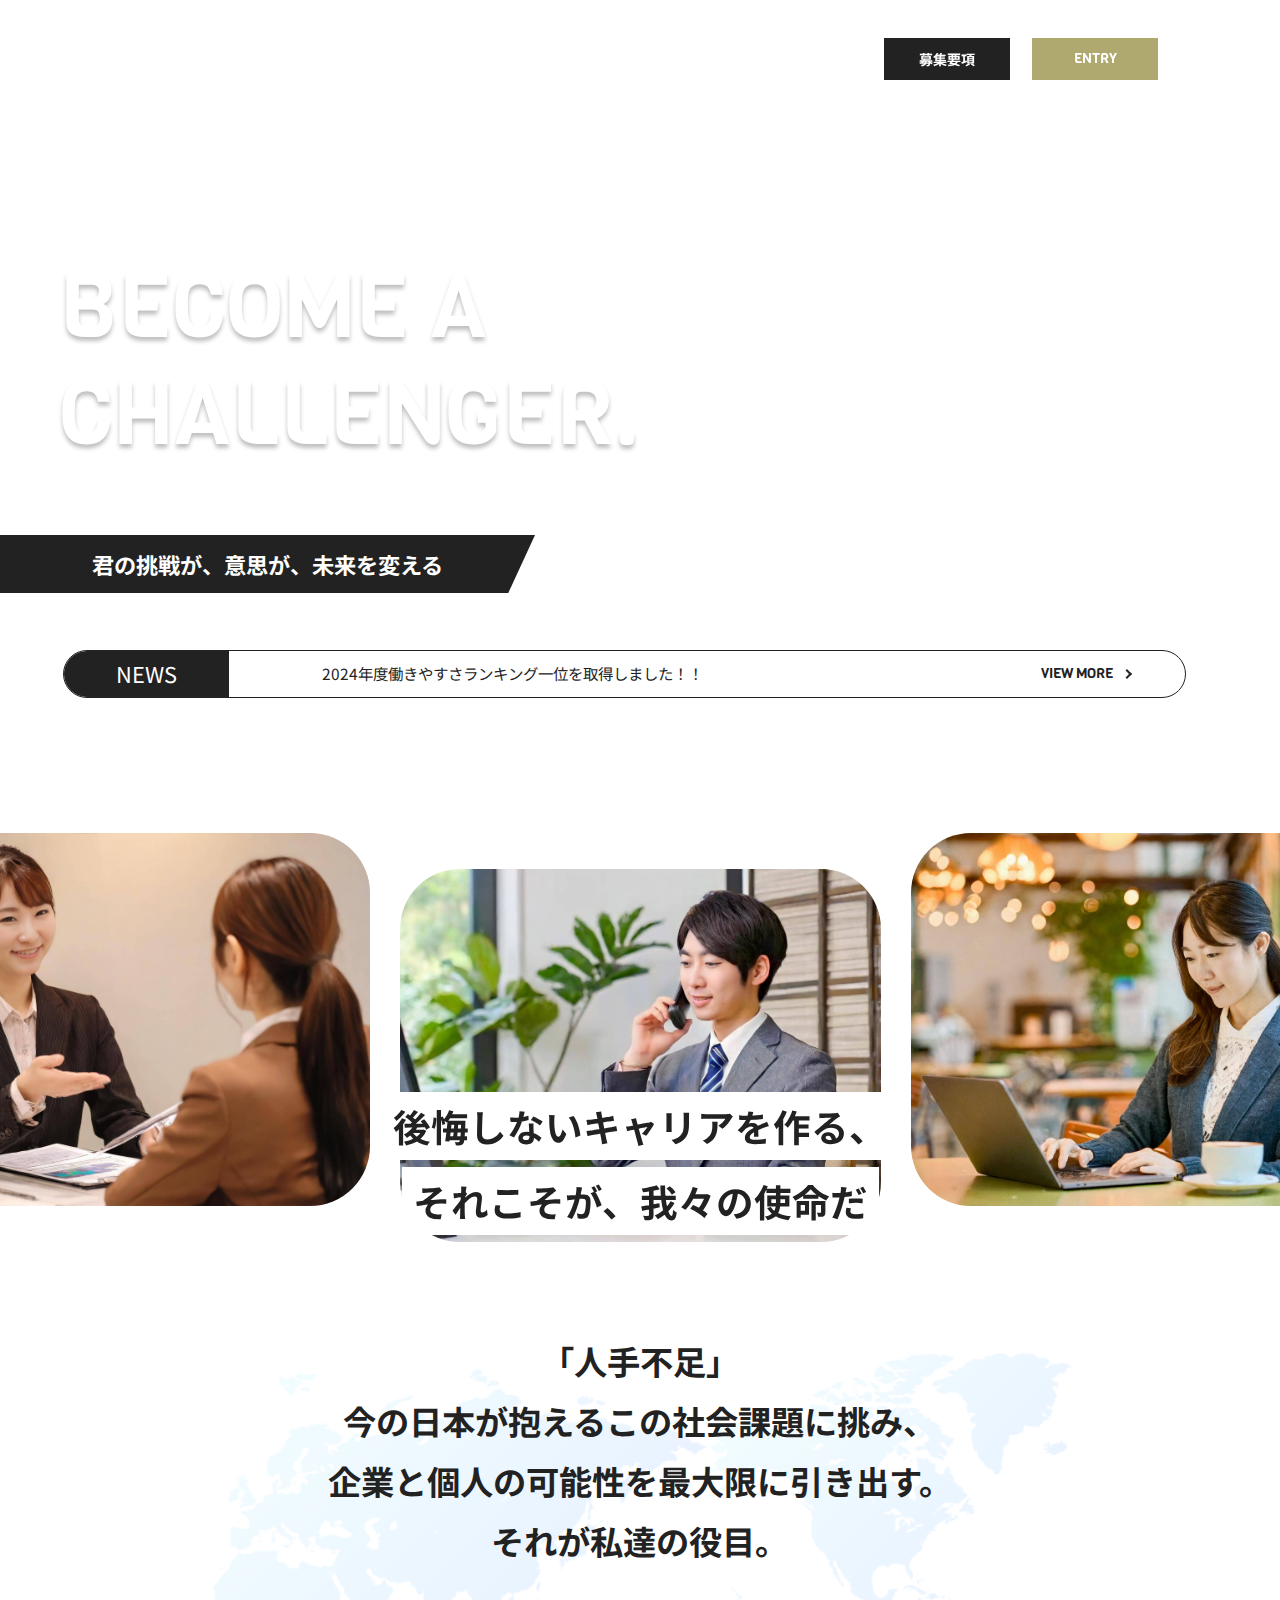
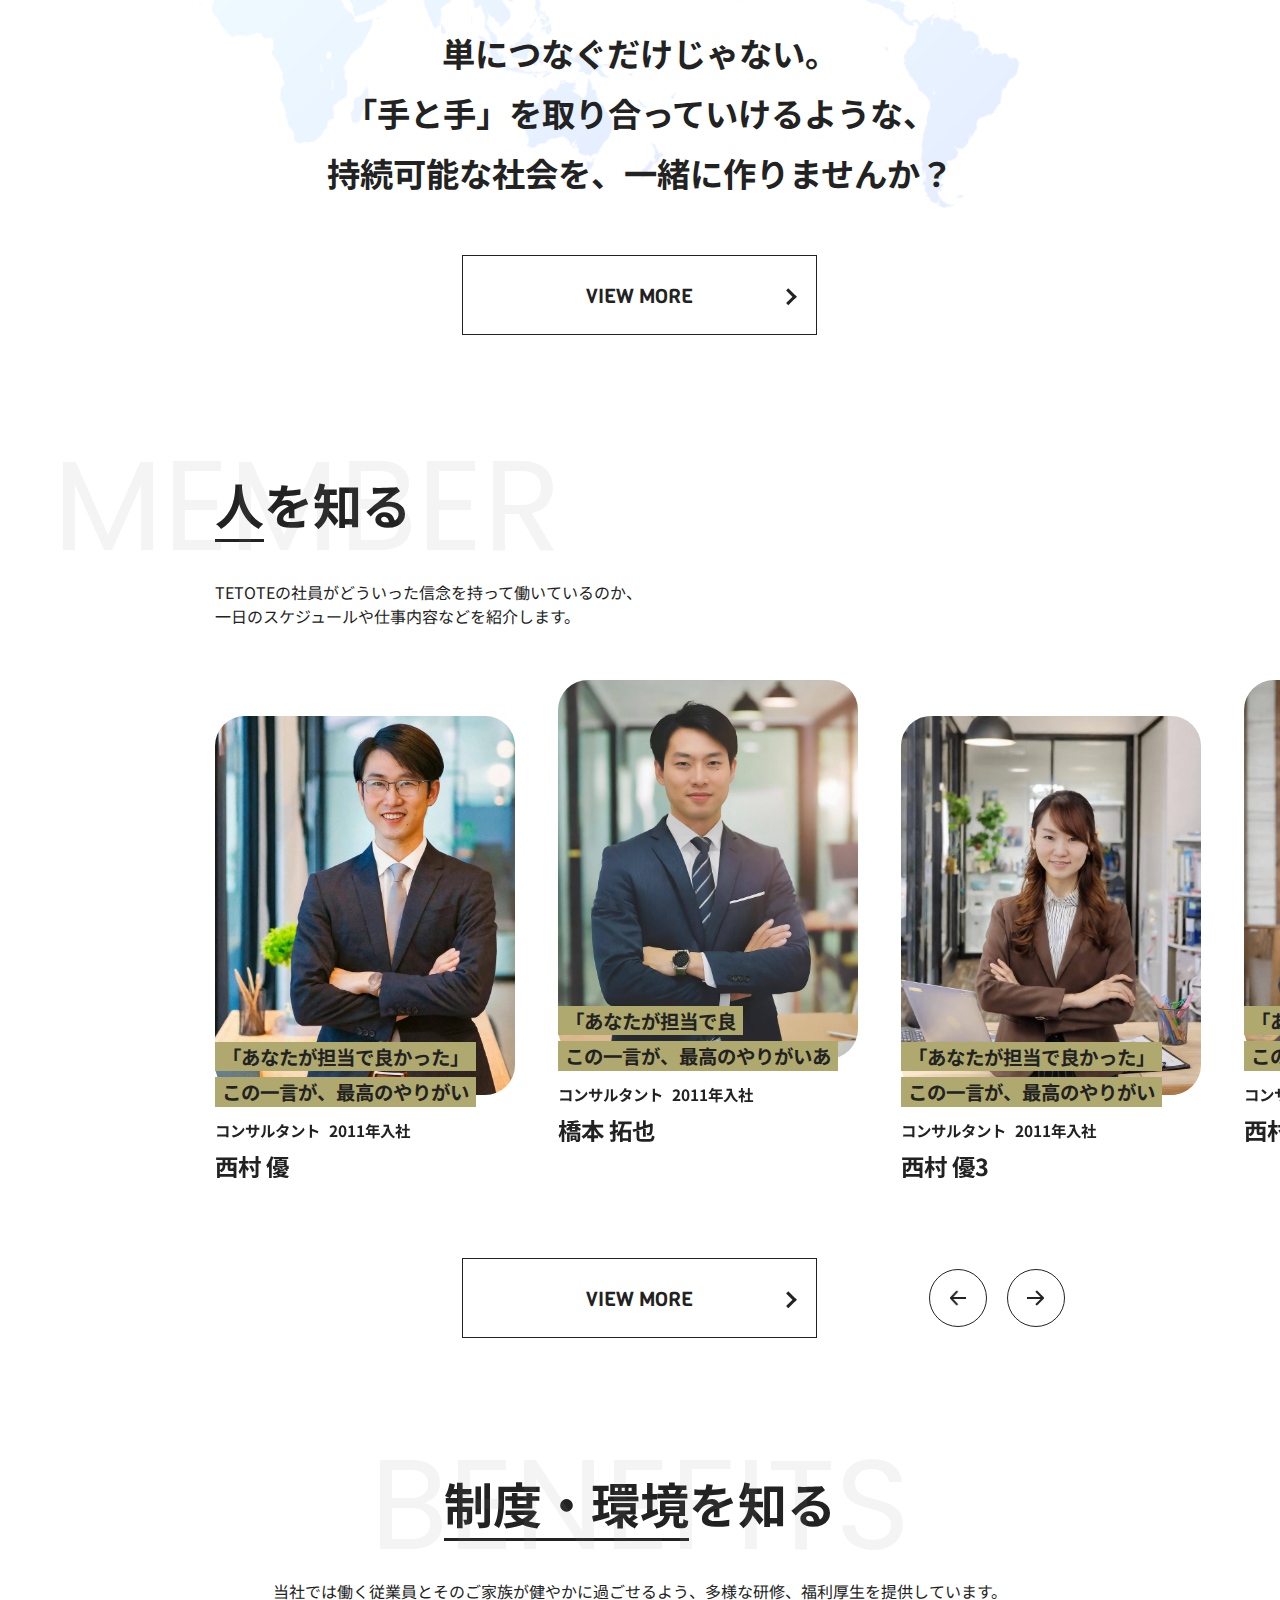
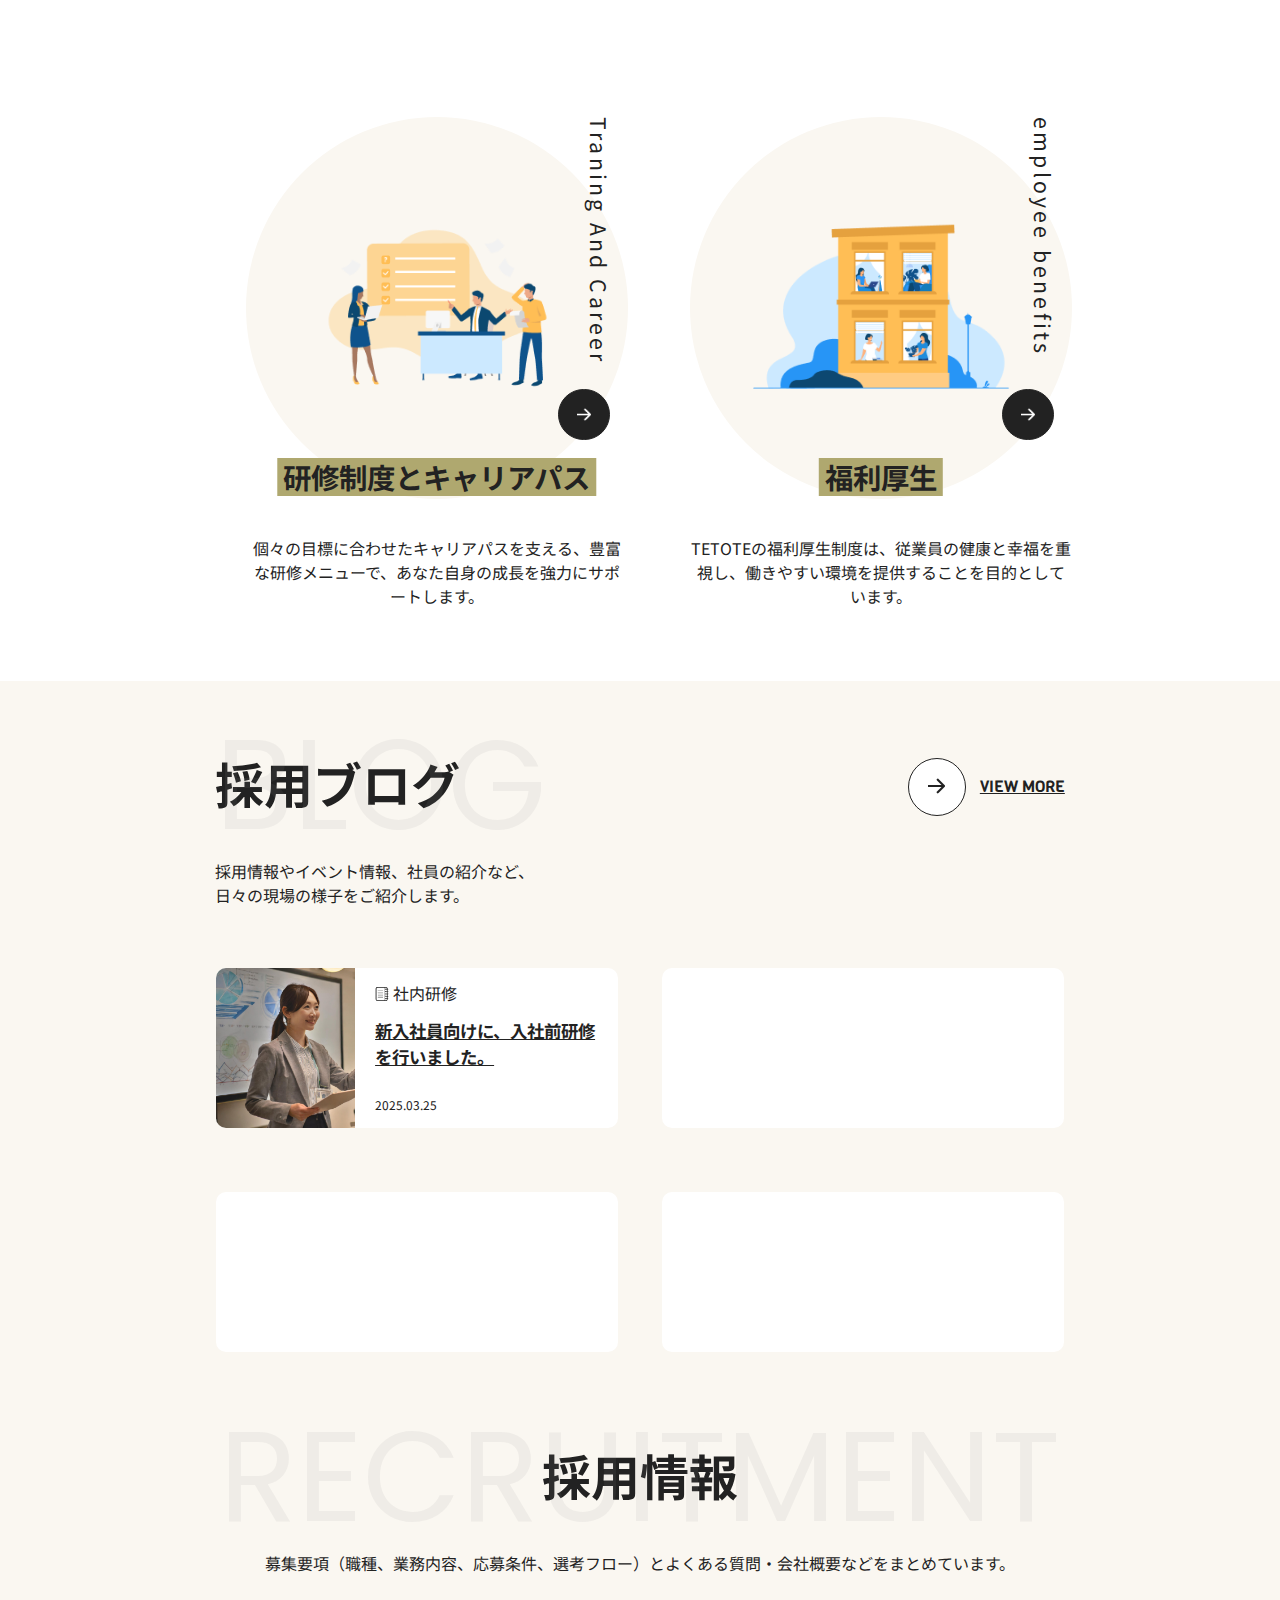
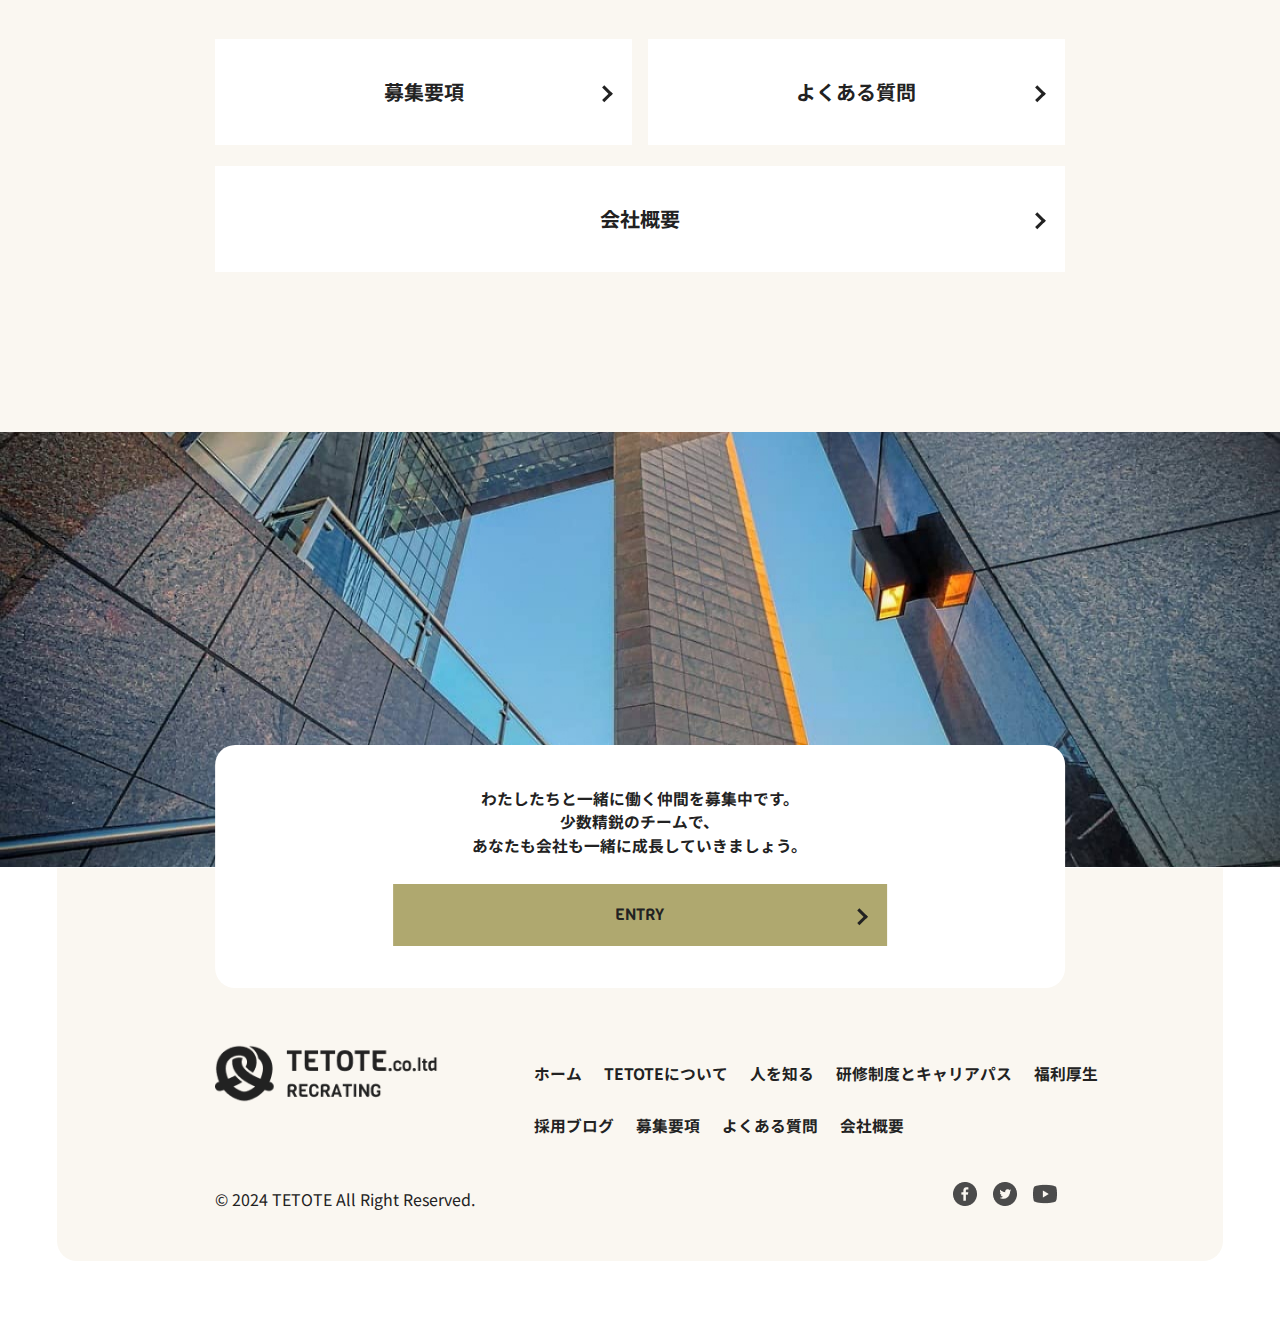
==== index.html @ ebb3084a "initial-comit" ====
<!DOCTYPE html>
<html lang="ja">

<head>
    <meta charset="UTF-8">
    <meta http-equiv="X-UA-Compatible" content="IE=edge">
    <meta name="viewport" content="width=device-width, initial-scale=1.0">
    <meta name="description" content="テクノロジーで社会課題を解決する。AIやビッグデータ分析などの技術を活用した社会課題解決サービスを提供するTETOTEの採用サイト。">
    <link rel="stylesheet" href="css/reset.css">
    <!-- ファビコン-->
    <link rel="icon" href="/favicon.ico" id="favicon">
    <link rel="apple-touch-icon" sizes="180x180" href="/apple-touch-icon-180x180.png">
    <!-- google font-->
    <link rel="preconnect" href="https://fonts.gstatic.com" crossorigin>
    <link
        href="https://fonts.googleapis.com/css2?family=Noto+Sans+JP:wght@100..900&family=Poppins&family=Viga&display=swap"
        rel="stylesheet">

    <!-- slick css -->

    <!-- <link rel="stylesheet" href="https://cdnjs.cloudflare.com/ajax/libs/font-awesome/5.15.4/css/all.min.css"> -->
    <!-- <link href="css/slick-theme.css" rel="stylesheet" type="text/css"> -->

    <link href="css/slick.css" rel="stylesheet" type="text/css">
    <link rel="stylesheet" href="css/style.css">
    <link rel="stylesheet" href="css/media2.css">


    <title>採用特設サイト | 株式会社TETOTE</title>
</head>

<body>
    <header>
        <div class="header-wrapper">
            <div class="header-left">
                <div class="logo">
                    <a href="index.html">
                        <img src="images/tetote-logo.png" class="logo-white" alt="tetoteロゴマーク">
                        <img src="images/tetote-logo-black.png" class="logo-black" alt="tetoteロゴマーク">
                    </a>
                </div>

            </div>
            <div class="header-right">
                <div class="header-btn-box">
                    <button class="recruiting-criteria-btn  back-black button">
                        <a href="detail.html">
                            <p class="f14">募集要項</p>
                        </a>
                    </button>
                    <button class="entry-btn back-gold button">
                        <a href="entry.html">

                            <p class="f14 f-viga">ENTRY</p>
                        </a>
                    </button>
                </div>

                <button type="button" id="js-hamburger" class="button hamburger" aria-controls="js-glabal-menu"
                    aria-expanded="false" aria-label="メニューを開閉する">
                    <span class="hamburger__line">
                    </span>
                    <span class="hmb_text f-viga fpc12sp10">MENU</span>
                </button>

            </div>
            <!-- navigation -->
            <div class="global-navigation" id="js-global-menu" aria-hidden="true">
                <div class="nav-top-logo nav-logo">
                    <a href="index.html">

                        <img src="images/tetote-logo-black.png">
                    </a>
                </div>

                <div class="nav-left">
                    <div class="nav-logo">
                        <a href="index.html">
                            <img src="images/tetote-logo-black.png">
                        </a>
                    </div>
                </div>
                <!-- pc nav  -->
                <nav class="pc-nav-right">
                    <ul class="pc-nav-container">
                        <div class="pc-nav-wrap">

                            <li class="list-item">
                                <a href="about.html">
                                    <p>
                                        <span class="fpc32sp18">ABOUT US</span><br>
                                        <span class="fpc16sp12">TETOTEについて</span>
                                    </p>
                                </a>
                            </li>
                            <li class="list-item">
                                <a href="staff.html">
                                    <p>
                                        <span class="fpc32sp18">STAFF</span><br>
                                        <span class="fpc16sp12">社員について</span>
                                    </p>
                                </a>
                            </li>
                            <li class="list-item">
                                <a href="blog.html">
                                    <p>
                                        <span class="fpc32sp18">BLOG</span><br>
                                        <span class="fpc16sp12">採用ブログ</span>
                                    </p>
                                </a>
                            </li>
                        </div>
                        <div class="pc-nav-wrap">
                            <li class="list-item">
                                <a href="benefits.html">
                                    <p>
                                        <span class="fpc32sp18">BENEFITS</span><br>
                                        <span class="fpc16sp12">福利厚生について</span>
                                    </p>
                                </a>
                            </li>
                            <li class="list-item">
                                <a href="carrer.html">
                                    <p>
                                        <span class="fpc32sp18">CARRER</span><br>
                                        <span class="fpc16sp12">研修制度とキャリアパス</span>
                                    </p>
                                </a>
                            </li>
                            <li class="list-item">
                                <a href="faq.html">
                                    <p>
                                        <span class="fpc32sp18">FAQ</span><br>
                                        <span class="fpc16sp12">よくある質問</span>
                                    </p>
                                </a>
                            </li>
                        </div>
                    </ul>
                    <div class="nav-btn-box">
                        <li class="pc-nav-wrap list-item">
                            <button class="nav-recruiting-criteria-btn  back-black button">
                                <a href="detail.html">
                                    <p class="f14">募集要項</p>
                                </a>
                            </button>
                        </li>
                        <li class="pc-nav-wrap list-item">
                            <button class="nav-entry-btn back-gold button">
                                <a href="entry.html">
                                    <p class="f14 f-viga">ENTRY</p>
                                </a>
                            </button>
                        </li>
                    </div>
                </nav>
                <!-- sp nav -->
                <nav class="sp-nav-right">
                    <ul class="sp-nav-container">
                        <li class="list-item">
                            <a href="about.html">
                                <p>
                                    <span class="fpc32sp18">ABOUT US</span><br>
                                    <span class="fpc16sp12">TETOTEについて</span>
                                </p>
                            </a>
                        </li>
                        <li class="list-item">
                            <a href="staff.html">
                                <p>
                                    <span class="fpc32sp18 ">STAFF</span><br>
                                    <span class="fpc16sp12">社員について</span>
                                </p>
                            </a>
                        </li>
                        <li class="list-item">
                            <a href="blog.html">
                                <p>
                                    <span class="fpc32sp18 f-viga">BLOG</span><br>
                                    <span class="fpc16sp12">採用ブログ</span>
                                </p>
                            </a>
                        </li>
                        <li class="list-item">
                            <a href="benefits.html">
                                <p>
                                    <span class="fpc32sp18">BENEFITS</span><br>
                                    <span class="fpc16sp12">福利厚生について</span>
                                </p>
                            </a>
                        </li>
                        <li class="list-item">
                            <a href="carrer.html">
                                <p>
                                    <span class="fpc32sp18">CARRER</span><br>
                                    <span class="fpc16sp12">研修制度とキャリアパス</span>
                                </p>
                            </a>
                        </li>
                        <li class="list-item">
                            <a href="faq.html">
                                <p>
                                    <span class="fpc32sp18">FAQ</span><br>
                                    <span class="fpc16sp12">よくある質問</span>
                                </p>
                            </a>
                        </li>
                    </ul>
                    <div class="nav-btn-box">
                        <li class="list-item">
                            <button class="nav-recruiting-criteria-btn  back-black button">
                                <a href="detail.html">
                                    <p class="f14">募集要項</p>
                                </a>
                            </button>
                        </li>
                        <li class="list-item">
                            <button class="nav-entry-btn back-gold button">
                                <a href="entry.html">
                                    <p class="f14 f-viga">ENTRY</p>
                                </a>
                            </button>
                        </li>
                    </div>
                </nav>
            </div>
    </header>
    <main>
        <!--------- ファーストビュー --------->
        <div class="fv-wrapper">
            <div class="fv-slide-box slideinTop">
                <img class="slide_pic" src="images/fv01.jpg">
                <img class="slide_pic" src="images/fv02.jpg">
            </div>
            <div class="slogan-en">
                <h1 class="fpc96sp48 f-viga">
                    BECOME A<br>
                    CHALLENGER.
                </h1>
            </div>
            <div class="slogan-jp back-black">
                <h2 class="fpc24sp12 ">
                    君の挑戦が、意思が、未来を変える
                </h2>
            </div>
            <div class="new-topic-contaiter">
                <div class="new-topic-left back-black">
                    <p class="fpc24sp10">NEWS</p>
                </div>

                <div class="new-topic-right">
                    <!-- 最新ブログを掲載 -->
                    <p class="fpc16sp12"><a href="">2024年度働きやすさランキング一位を取得しました！！</a></p>

                    <div class="topic-view-more">
                        <a href="blog.html">
                            <p class="f14 f-viga">VIEW MORE</p>


                        </a>
                    </div>

                </div>
            </div>
        </div>
        <!--------- セカンドビュー --------->
        <div class="second-view">
            <!-- スライダー1 -->
            <div class="slider-wrapper">
                <h2 class="slide-catch fpc40sp24">
                    <span class="back-white">後悔しないキャリアを作る、</span><br>
                    <span class="back-white">それこそが、我々の使命だ</span>
                </h2>
                <div class="slider sv-slider">
                    <div class="slide-item">
                        <img src="images/slide1.jpeg" alt="">
                    </div>
                    <div class="slide-item">
                        <img src="images/slide2.jpeg" alt="">
                    </div>
                    <div class="slide-item">
                        <img src="images/slide3.jpeg" alt="">
                    </div>
                </div>
            </div>
            <!--  理念-->
            <div class="philosophy-wrapper" id="philosophy">
                <div class="philosophy-container">
                    <h4 class="fpc36sp18">
                        「人手不足」<br>
                        今の日本が抱えるこの社会課題に挑み、<br>
                        企業と個人の可能性を最大限に引き出す。<br>
                        それが私達の役目。
                    </h4>
                </div>
                <div class="philosophy-container">
                    <h4 class="fpc36sp18">
                        単につなぐだけじゃない。<br>
                        「手と手」を取り合っていけるような、<br>
                        持続可能な社会を、一緒に作りませんか？
                    </h4>
                </div>


                <button class="view-more-btn">
                    <a href="about-us.html">
                        <p class="f-viga">VIEW MORE</p>
                        <div class="arrow1">

                        </div>
                    </a>
                </button>

            </div>
        </div>
        <!---------  人を知る　--------->
        <section>
            <div class="overflow-wrapper">
                <div class="member section-wrapper" id="staff">
                    <div class="f-poppins back-text">MEMBER</div>
                    <h3 class="fpc52sp32"><span class="underline">人</span>を知る</h3>
                    <div class="f16">TETOTEの社員がどういった信念を持って働いているのか、<br>
                        一日のスケジュールや仕事内容などを紹介します。</div>

                    <!-- メンバースライダー -->
                    <div class="member-slider-wrapper">
                        <div class="slider member-slider ">

                            <div class="slide-item-box">
                                <div class="slide_img">
                                    <img src="images/syain1.jpeg" alt="">
                                </div>
                                <div class="message-line1">
                                    <p class="fpc20sp16">
                                        <span class="back-gold">「あなたが担当で良かった」</span><br>
                                        <span class="back-gold">この一言が、最高のやりがい</span>
                                    </p>
                                </div>
                                <div class="message-line2">
                                    <p class="member-division fpc16sp12 ">コンサルタント</p>
                                    <p class="member-year fpc16sp12 ">2011年入社</p>
                                </div>
                                <p class="member-name fpc24sp20">
                                    西村 優
                                </p>

                            </div>
                            <div class="slide-item-box">
                                <div class="slide_img">
                                    <img src="images/syain2.jpeg" alt="">
                                </div>

                                <div class="message-line1">
                                    <p class="fpc20sp16">
                                        <span class="back-gold">「あなたが担当で良</span><br>
                                        <span class="back-gold">この一言が、最高のやりがいあ</span>
                                    </p>
                                </div>
                                <div class="message-line2">
                                    <p class="member-division fpc16sp12 ">コンサルタント</p>
                                    <p class="member-year fpc16sp12 ">2011年入社</p>
                                </div>
                                <p class="member-name fpc24sp20">
                                    橋本 拓也
                                </p>

                            </div>
                            <div class="slide-item-box">
                                <div class="slide_img">
                                    <img src="images/syain3.jpeg" alt="">
                                </div>

                                <div class="message-line1">
                                    <p class="fpc20sp16">
                                        <span class="back-gold">「あなたが担当で良かった」</span><br>
                                        <span class="back-gold">この一言が、最高のやりがい</span>
                                    </p>
                                </div>
                                <div class="message-line2">
                                    <p class="member-division fpc16sp12 ">コンサルタント</p>
                                    <p class="member-year fpc16sp12 ">2011年入社</p>
                                </div>
                                <p class="member-name fpc24sp20">
                                    西村 優3
                                </p>

                            </div>
                            <div class="slide-item-box">
                                <div class="slide_img">
                                    <img src="images/syain4.jpeg" alt="">
                                </div>

                                <div class="message-line1">
                                    <p class="fpc20sp16">
                                        <span class="back-gold">「あなたが担当で良かった」</span><br>
                                        <span class="back-gold">この一言が、最高のやりがい</span>
                                    </p>
                                </div>
                                <div class="message-line2">
                                    <p class="member-division fpc16sp12 ">コンサルタント</p>
                                    <p class="member-year fpc16sp12 ">2011年入社</p>
                                </div>
                                <p class="member-name fpc24sp20">
                                    西村 優4
                                </p>

                            </div>
                            <div class="slide-item-box">
                                <div class="slide_img">
                                    <img src="images/syain5.jpeg" alt="">
                                </div>

                                <div class="message-line1">
                                    <p class="fpc20sp16">
                                        <span class="back-gold">「あなたが担当で良かった」</span><br>
                                        <span class="back-gold">この一言が、最高のやりがい</span>
                                    </p>
                                </div>
                                <div class="message-line2">
                                    <p class="member-division fpc16sp12 ">コンサルタント</p>
                                    <p class="member-year fpc16sp12 ">2011年入社</p>
                                </div>
                                <p class="member-name fpc24sp20">
                                    西村 優5
                                </p>

                            </div>
                            <div class="slide-item-box">
                                <div class="slide_img">
                                    <img src="images/syain6.jpeg" alt="">
                                </div>

                                <div class="message-line1">
                                    <p class="fpc20sp16">
                                        <span class="back-gold">「あなたが担当で良かった」</span><br>
                                        <span class="back-gold">この一言が、最高のやりがい</span>
                                    </p>
                                </div>
                                <div class="message-line2">
                                    <p class="member-division fpc16sp12 ">コンサルタント</p>
                                    <p class="member-year fpc16sp12 ">2011年入社</p>
                                </div>
                                <p class="member-name fpc24sp20">
                                    西村 優6
                                </p>

                            </div>

                        </div>
                        <div class="member-slider-bottom">
                            <button class="view-more-btn">
                                <a href="staf.html">
                                    <p class="f-viga">VIEW MORE</p>
                                    <div class="arrow1">
                                        <!-- <img src="images/arrow-1-black.png"> -->
                                    </div>
                                </a>
                            </button>

                            <div class="arrow_box"></div>
                        </div>
                    </div>
                </div>
            </div>
        </section>
        <!--------- 制度環境を知る --------->
        <section>
            <div class="benefits section-wrapper text-center" id="benefits">
                <div class="f-poppins back-text">BENEFITS</div>
                <h3 class="fpc52sp32"><span class="underline">制度・環境</span>を知る</h3>
                <div class="f16">当社では働く従業員とそのご家族が健やかに過ごせるよう、多様な研修、福利厚生を提供しています。</div>

                <div class="benefits-container-box">
                    <div class="benefits-container career">
                        <p class="viga benefit-font1">Traning And Career</p>
                        <div class="cercle">
                            <img src="images/career.png">
                        </div>

                        <div class="next-arrow">
                            <a href="benefits.html">
                                <img src="images/arrow-2-white.png" alt="next button">
                            </a>
                        </div>

                        <p class="back-gold benefit-font2">研修制度とキャリアパス</p>
                        <p class="f16">個々の目標に合わせたキャリアパスを支える、豊富な研修メニューで、あなた自身の成長を強力にサポートします。</p>
                    </div>
                    <div class="benefits-container welfare">
                        <p class="viga benefit-font1">employee benefits</p>
                        <div class="cercle">
                            <img src="images/welfare.png">
                        </div>

                        <div class="next-arrow">
                            <a href="carrer.html">
                                <img src="images/arrow-2-white.png" alt="next button">
                            </a>
                        </div>

                        <p class="back-gold benefit-font2">福利厚生</p>
                        <p class="f16">TETOTEの福利厚生制度は、従業員の健康と幸福を重視し、働きやすい環境を提供することを目的としています。</p>
                    </div>
                </div>
            </div>
        </section>
        <!--------- 採用  --------->

        <div class="recruitment " id="recruitment">
            <!-- ブログ -->
            <div class="recruitment-blog section-wrapper" id="recruitment-blog">
                <div class="f-poppins back-text">BLOG</div>
                <h3 class="fpc52sp32">採用ブログ</h3>
                <div class="recruitment-arrow-box">
                    <div class="next-arrow">
                        <a href="blog.html">
                            <img src="images/arrow-2.png" alt="next button">
                        </a>
                    </div>
                    <a href="blog.html">
                        <p class="f-viga">VIEW MORE</p>
                    </a>
                </div>
                <div class="f16">採用情報やイベント情報、社員の紹介など、<br>
                    日々の現場の様子をご紹介します。</div>
                <div class="blog-wrapper">
                    <div class="blog-contents-box">
                        <div class="blog-content-left">
                            <div class="blog-img">
                                <img src="images/blog1.jpeg">
                            </div>
                        </div>
                        <div class="blog-content-right">
                            <div class="category">
                                <div class="category-icon fps14sp12">
                                    <img src="images/category-icon.png">

                                </div>
                                社内研修
                            </div>
                            <div class="blog-title fpc18sp14">
                                <a href="blog-detail.html">新入社員向けに、入社前研修を行いました。</a>
                            </div>
                            <div class="blog-date f12">
                                2025.03.25
                            </div>

                        </div>
                    </div>
                    <div class="blog-contents-box">

                    </div>
                    <div class="blog-contents-box">

                    </div>
                    <div class="blog-contents-box">

                    </div>
                </div>

            </div>

            </section>
            <!-- 採用情報 -->
            <section>
                <div class="overflow-wrapper">
                    <div class="recruitment-info section-wrapper text-center" id="recruitment-info">
                        <div class="f-poppins back-text">RECRUITMENT</div>
                        <h3 class="fpc52sp32">採用情報</h3>
                        <div class="f16">募集要項（職種、業務内容、応募条件、選考フロー）とよくある質問・会社概要などをまとめています。</div>

                        <div class="recruitment-container-box f20">
                            <div class="recruitment-container container-50pro back-white">
                                <a href="detail.html">
                                    募集要項
                                    <div class="arrow1">
                                    </div>
                                </a>
                            </div>
                            <div class="recruitment-container container-50pro back-white">
                                <a href="faq.html">
                                    よくある質問
                                    <div class="arrow1">
                                    </div>
                                </a>
                            </div>
                            <div class="recruitment-container back-white">
                                <a href="about-us.html">
                                    会社概要
                                    <div class="arrow1">
                                    </div>
                                </a>
                            </div>

                        </div>
                    </div>
                </div>

            </section>
        </div>






    </main>
    <!--------- footer --------->
    <footer>
        <div class="footer-wrapper">
            <div class="footer-img">
                <picture>

                    <!-- ブラウザ幅428pxまでsampleの画像が表示 -->
                    <source srcset="images/footer.jpg" media="(min-width: 428px)" type="image/png">
                    <!-- ブラウザ幅427px～から最小幅までsample2の画像が表示 -->
                    <img src="images/footer-bg.jpg" alt=”代替テキスト”>
                </picture>

            </div>
            <div class="entry-wrapper">
                <p class="entry-message fpc16sp14"> わたしたちと一緒に働く仲間を募集中です。<br>
                    少数精鋭のチームで、<br>
                    あなたも会社も一緒に成長していきましょう。</p>
                <button class="footer-entry-btn back-gold button">
                    <a href="entry.html">
                        <p class="fpc16sp14 f-viga">ENTRY</p>
                        <div class="arrow1"></div>
                    </a>
                </button>
            </div>
            <div class="footer-nav-wrapper back-beige">

                <nav class="footer-navigation">
                    <ul class="footer-nav-list fpc16sp14">
                        <li><a href="index.html">ホーム</a></li>
                        <li><a href="about-us.html">TETOTEについて</a></li>
                        <li><a href="staff.html">人を知る</a></li>
                        <li><a href="carrer.html">研修制度とキャリアパス</a></li>
                        <li><a href="benefits.html">福利厚生</a></li>
                        <li><a href="blog.html">採用ブログ</a></li>
                        <li><a href="detail.html">募集要項</a></li>
                        <li><a href="faq.html">よくある質問</a></li>
                        <li><a href="about-us.html#company">会社概要</a></li>


                    </ul>
                </nav>
                <div class="sns-icon-box">
                    <div class="sns-icon"><img src="images/facebook.png" alt="facebookのアイコン"></div>
                    <div class="sns-icon"><img src="images/twitter.png" alt="X twitterのアイコン "></div>
                    <div class="sns-icon"><img src="images/youtube.png" alt="youtubeのアイコン"></div>
                </div>
                <div class="nav-logo">
                    <a href="index.html">
                        <img src="images/tetote-logo-black.png">
                    </a>
                </div>
                <div class="right-reserve">© 2024 TETOTE All Right Reserved.</div>


            </div>
        </div>

    </footer>
    <!-- JQUERY  -->
    <script src="https://code.jquery.com/jquery-1.12.4.min.js"></script>

    <!-- slick -->
    <script type="text/javascript" src="js/slick.min.js"></script>
    <script src="js/main.js"></script>
</body>

</html>
---- css/style.css ----
@charset "utf-8";

/* ◆◆◆◆◆◆◆◆◆◆◆◆◆ 共通 ◆◆◆◆◆◆◆◆◆◆◆◆ */
img {
    width: 100%;
}

html:focus-within {
    scroll-behavior: smooth;
}

a,
button {
    cursor: pointer;
}

/* = カラー == */
.back-black {
    background-color: #222222;
}

.back-gold {
    background-color: #AFA86F;
}

.back-white {
    background-color: #FFFFFF;
}

.back-beige {
    background-color: #FAF7F1;
    ;
}

.button.back-gold:hover {
    background-color: #222222;
}

.button.back-black:hover {
    background-color: #FFFFFF;
    border: 1px solid #222222;
}

.recruiting-criteria-btn:hover {
    color: #222222;
}

.nav-recruiting-criteria-btn:hover {
    color: #222222;
}





/*= フォント ==*/

body {
    font-family: "Noto Sans JP", sans-serif;
    color: #222222;
    font-weight: 400;
    background-color: #ffffff;

}

/* font NotoSans以外*/
.f-viga {
    font-family: "Viga", sans-serif;
    font-weight: 400;
    font-style: normal;
}

.f-poppins {
    font-family: "Poppins", sans-serif;
    font-weight: 400;
    font-style: normal;
    font-size: clamp(5rem, 3.768rem + 5.26vw, 8.5rem);
    color: #9797971A;



}

/* h1 スローガン 英語*/
.fpc96sp48 {
    color: #FFFFFF;
    font-size: clamp(3rem, 1.944rem + 4.51vw, 6rem);
    text-shadow: 0px 4px 4px rgba(0, 0, 0, 0.25);
    line-height: 1.2;

}

.fpc64sp45 {
    font-size: clamp(2.813rem, 2.394rem + 1.78vw, 4rem);
}

/* h2 キャッチ２ */
.fpc40sp24 {
    font-weight: 700;
    font-size: clamp(1.5rem, 1.148rem + 1.5vw, 2.5rem);

    text-align: center;
    line-height: 1.44;
}

/* h3 section見出し */
.fpc52sp32 {
    font-weight: 700;
    font-size: clamp(2rem, 1.56rem + 1.88vw, 3.25rem);
}

/* h4 理念 */
.fpc36sp18 {
    font-size: clamp(1.125rem, 0.729rem + 1.69vw, 2.25rem);
}



.fpc24sp20 {
    font-size: clamp(1.25rem, 1.162rem + 0.38vw, 1.5rem);
}



/* h2 スローガン日本語 */
.fpc24sp12 {
    color: #FFFFFF;
    font-size: clamp(0.75rem, 0.486rem + 1.13vw, 1.5rem);
    font-weight: 700;
}



/* news */
.fpc24sp10 {
    color: #FFFFFF;
    font-size: clamp(0.625rem, 0.317rem + 1.31vw, 1.5rem);


}

.f20 {
    font-size: calc(20 / 16 * 1rem);
    font-weight: 700;
}

.fpc20sp16 {
    font-size: clamp(1rem, 0.912rem + 0.38vw, 1.25rem);
}

.fpc18sp14 {
    font-size: clamp(0.875rem, 0.787rem + 0.38vw, 1.125rem);
    line-height: 1.5;
}

.fpc16sp14 {
    font-size: clamp(0.875rem, 0.831rem + 0.19vw, 1rem);
}

.fpc16sp12 {
    font-size: clamp(0.75rem, 0.662rem + 0.38vw, 1rem);
}

.f16 {
    line-height: 1.5;
}

.f14 {
    font-size: calc(14 / 16 * 1rem);
}



.fps14sp12 {
    font-size: clamp(0.75rem, 0.706rem + 0.19vw, 0.875rem);
}

.f12 {
    font-size: calc(12 / 16 * 1rem);
}

.fpc12sp10 {
    font-size: clamp(0.625rem, 0.581rem + 0.19vw, 0.75rem);
}

/* ◆◆◆◆◆◆◆◆◆◆◆◆◆ header ◆◆◆◆◆◆◆◆◆◆◆◆ */
.header-wrapper {
    position: fixed;
    top: 0;
    left: 0;
    width: 100%;
    height: 118px;
    z-index: 100;
    display: flex;
    align-items: center;
    justify-content: space-between;
}

.logo {
    width: 251px;
    margin: 0 30px;
}

.logo-black {
    display: none;
}


.header-right {
    display: flex;
    height: 100%;
    align-items: center;
}

.header-btn-box {
    display: flex;
    z-index: 3;
    color: #FFFFFF;


}

.entry-btn,
.recruiting-criteria-btn {
    width: 126px;
    height: 42px;
    text-align: center;
}

.recruiting-criteria-btn {
    font-weight: 700;
}

.entry-btn {
    margin: 0 10px 0 22px;
}



/*  ---- ハンバーガーボタン ---- */
.humburer_box {
    width: 84px;
    height: 84px;

    display: flex;
    align-items: center;
    justify-content: center;
}

.hamburger {
    position: relative;
    z-index: 3;
    width: 52px;
    height: 54px;
    text-align: center;
    margin: 0 30px;
}

.hmb_text {
    position: absolute;
    bottom: 0;
    left: 50%;
    color: #ffffff;
    transform: translateX(-50%);
}

.hamburger__line {
    position: absolute;
    top: 15px;
    left: 0;
    margin: auto;
    width: 52px;
    height: 2px;
    background-color: #ffffff;
    -webkit-transition: inherit;
    transition: inherit;
}

.hamburger__line::before,
.hamburger__line::after {
    position: absolute;
    display: block;
    width: 100%;
    height: 100%;
    background-color: inherit;
    content: '';
    -webkit-transition: inherit;
    transition: inherit;
}

.hamburger__line::before {
    top: -15px;
}

.hamburger__line::after {
    top: 15px;
}

.hamburger[aria-expanded="true"] .hamburger__line {
    background-color: transparent;
}

.hamburger[aria-expanded="true"] .hamburger__line::before,
.hamburger[aria-expanded="true"] .hamburger__line::after {
    top: 0;
    background-color: #222222;
}

.hamburger[aria-expanded="true"] .hamburger__line::before {
    -webkit-transform: rotate(45deg);
    -ms-transform: rotate(45deg);
    transform: rotate(45deg);
}

.hamburger[aria-expanded="true"] .hamburger__line::after {
    -webkit-transform: rotate(-45deg);
    -ms-transform: rotate(-45deg);
    transform: rotate(-45deg);
}

.hamburger[aria-expanded="true"] .hmb_text {
    visibility: hidden;
}

/*  ---- ハンバーガーボタン　ここまで ---- */

/* ---- ヘッダー追従 ---- */
.header-wrapper--sticky {
    position: fixed;
    height: 118px;
    background-color: #ffffff;
    top: 0;
    left: 0;
    right: 0;
    opacity: 1;
    visibility: visible;
    animation: slideDown 0.3s ease-in-out;

}

.header-wrapper--sticky .logo-white {
    display: none;
}

.header-wrapper--sticky .logo-black {
    display: inline;
}

.header-wrapper--sticky .hmb_text {
    color: #222222;
}

.header-wrapper--sticky .hamburger__line {
    background-color: #222222;
}

@keyframes slideDown {
    0% {
        transform: translateY(-100%);
    }

    100% {
        transform: translateY(0%);
    }
}

/* ----追従ここまで---- */

/*  pc nav*/
.fpc32sp18 {
    font-family: "Viga", sans-serif;
    font-size: clamp(1.125rem, 0.817rem + 1.31vw, 2rem);

}

.global-navigation {
    visibility: hidden;
    overflow: scroll;
    position: absolute;
    background-color: #FAF7F1;
    width: 100%;
    height: clamp(650px, 57.1vw, 823px);
    top: 0;
    left: 0;
    display: flex;
    justify-content: center;
    align-items: center;


}

.sp-nav-right {
    display: none;
}

.nav-left,
.pc-nav-right {
    width: 50%;
}

/* .pc-nav-right{
    width: 720px;
} */
.nav-top-logo {
    position: absolute;
    top: 26px;
    left: 30px;
}

.nav-logo {
    width: 251px;
    margin: 0 calc(63vw/14.4) 0 auto;
}

.pc-nav-right {
    border-left: 1px solid #AFA86F;
    padding: 0 48px;
    display: block;
}

.pc-nav-container {
    font-weight: 700;
    width: 90.5%;
    /* width: 652px; */
    display: flex;
    flex-wrap: wrap;
}

.pc-nav-wrap {
    width: 38.4%;
    min-width: 170px;
    margin: 0 15px;
    list-style-type: none;
}

.list-item {
    border-top: 1px solid #AFA86F;
    border-bottom: 1px solid #AFA86F;
    margin-top: -1px;

    /*     
    width: 38.4%;    248px/652px 
    width: 248px; */
    height: calc(105vw/14.4);
    min-height: 65px;
    display: grid;
    place-items: center start;
    font-weight: 700;

}

.list-item .fpc32sp18 {
    margin-bottom: calc(11vw/14.4);
    display: inline-block;
}

.nav-btn-box {
    width: 90.5%;
    display: flex;
    flex-wrap: wrap;
    align-items: end;
    text-align: center;
    color: #FFFFFF;
    font-weight: 700;
}

.nav-recruiting-criteria-btn,
.nav-entry-btn {
    height: 42px;
    width: 100%;


}

.nav-btn-box .list-item {
    place-items: end start;
    border: none;
    /* width: 47.15%; 248/526*/
}

/* ◆◆◆◆◆◆◆◆◆◆◆◆◆ fiest view ◆◆◆◆◆◆◆◆◆◆◆◆◆ */
/* main {
    padding-top: -118px;
} */

.fv-wrapper {
    height: clamp(667px, 57.15vw, 823px);
    position: relative;

}

.slogan-en {
    position: absolute;
    top: 34.75%;
    left: 4.58%;
}

.slogan-jp {
    position: absolute;
    top: 73.15%;
    left: 0;
    width: 41.8%;
    height: 58px;
    clip-path: polygon(0 0, 100% 0, 95% 100%, 0 100%);
    text-align: center;
    line-height: 58px;
}

.new-topic-contaiter {
    position: absolute;
    left: 4.93%;
    bottom: 4.62%;
    width: 87.71%;
    height: clamp(48px, 4.3%, 62px);
    border-radius: 50px;
    border: 1px solid #222222;
    background-color: #ffffff;
    display: flex;
    align-items: center;
}

.new-topic-left {
    width: 14.7%;
    height: 100%;
    border-radius: 50px 0 0 50px;
    display: flex;
    justify-content: center;
    align-items: center;
}

.new-topic-right {
    width: 84.3%;
    display: flex;
    justify-content: space-between;
    padding: 0 3.72% 0 8.35%;

}

.topic-view-more {
    width: 91px;
    height: 14px;
    position: relative;
}

.topic-view-more::before {
    position: absolute;
    content: "";
    right: 4px;
    top: 50%;
    width: 7px;
    height: 7px;
    border-top: 2px solid #222222;
    border-right: 2px solid #222222;
    -webkit-transform: rotate(45deg) translateY(-50%);
    transform: rotate(45deg) translateY(-50%);
}

.topic-view-more .f14 {
    padding-top: 1px;
}


.fv-slide-box {

    height: 100%;
    overflow: hidden;
    position: relative;

}

.slide_pic {
    opacity: 0;
    object-fit: cover;
    position: absolute;
    -webkit-animation: anime 12s 0s infinite;
    animation: anime 12s 0s infinite;
    height: 100%;

}



.slide_pic:nth-of-type(2) {
    -webkit-animation-delay: 6s;
    animation-delay: 6s;
}

/*スライドアニメーション */
@keyframes anime {
    0% {
        opacity: 0;
    }

    30% {
        opacity: 1;
    }

    50% {
        opacity: 1;
    }

    75% {
        opacity: 0;
    }

    100% {
        opacity: 0;
    }
}

@-webkit-keyframes anime {
    0% {
        opacity: 0;
    }

    30% {
        opacity: 1;
    }

    50% {
        opacity: 1;
    }

    75% {
        opacity: 0;
    }

    100% {
        opacity: 0;
    }
}

.slideinTop {
    animation: slideinTop 3s;
}

@keyframes slideinTop {
    0% {
        transform: translateY(-50px);
    }

    100% {
        transform: translateY(0);
    }
}

@-webkit-keyframes slideinTop {
    0% {
        transform: translateY(-50px);
    }

    100% {
        transform: translateY(0);
    }
}

/* ◆◆◆◆◆◆◆◆◆◆◆◆◆ second view ************* */
.second-view {}


/*==// スライダー //==*/
.slider-wrapper {
    width: 100dvw;
    //height: 29.7vw;
    position: relative;
}

.slide-catch {
    position: absolute;
    left: 50%;
    transform: translateX(-50%);
    bottom: 0;
    z-index: 10;
}

.slide-catch span {
    display: inline-block;
    margin-bottom: 7px;
    padding: 7px 11px;
    white-space: nowrap
}

.sv-slider {
    width: 100%;
    //height: 100%;
    display: flex;
    margin: 101px auto 0 auto;
}


.slide-item {
    margin: 0 1.18vw;
    //height: 27.2vw !important;
    //min-height: 210px !important;
    border-radius: 60px;
    overflow: hidden;
}

.sv-slider .slick-center {
    margin-top: 36px;
}

/* .slick-prev,
.slick-next {
    display: none !important;
} */

/* 理念　人手不足 */
.philosophy-wrapper {
    width: 71.1%;
    margin: 6.94vw auto 0 auto;
    background-image: url(../images/map1.png);
    background-size: contain;
    background-repeat: no-repeat;
    padding-bottom: 5.28vw;
}

.philosophy-container {
    font-weight: 700;
    line-height: 1.8;
    margin: 0 auto 52px auto;
    text-align: center;
}

.view-more-btn {
    width: 355px;
    height: 80px;
    background-color: #FFFFFF;
    border: solid 1px #222222;
    margin: 0 auto;
    display: flex;
    justify-content: center;
    align-items: center;
    font-size: 20px;
    position: relative;

}

.view-more-btn .f-viga {
    padding-top: 4px;
}

/* .view-more-btn .arrow1 {
    width: 20px;
    height: 20px;
    position: absolute;
    right: 20px;
    top: 50%;
    transform: translateY(-50%);

} */

/* *** ボタン内　＞　矢印　*** */
.arrow1 {
    width: 12px;
    height: 12px;
    border-top: 3px solid #222222;
    border-right: 3px solid #222222;
    -webkit-transform: rotate(45deg) translateY(-50%);
    transform: rotate(45deg) translateY(-50%);
    position: absolute;
    right: 26px;
    top: 50%;
}

/* ホバー */
.view-more-btn:hover {
    background-color: #222222;
    border: solid 1px #ffffff;
    color: #ffffff;
    border-top: 3px solid #ffffff;
    border-right: 3px solid #ffffff;
}

.view-more-btn:hover .arrow1 {
    border-top: 3px solid #ffffff;
    border-right: 3px solid #ffffff;

}

/* ◆◆◆◆◆◆◆◆◆◆◆◆◆ section 共通 ◆◆◆◆◆◆◆◆◆◆◆◆◆ */
.overflow-wrapper {
    overflow: hidden;
}

.section-wrapper {
    position: relative;

    width: 71.1%;
    margin: 0 auto;

    padding: 0 2.36vw;
}

.back-text {
    position: absolute;
    /* top: 45px; */
    top: 3.13vw;
}

.section-wrapper .f16 {
    margin-top: 52px;
}

/* 見出しバックテキストの位置調整 */
.recruitment-info .back-text,
.benefits .back-text {
    left: 50%;
    transform: translateX(-50%);
}

.member .back-text {
    left: -132px;
}

/* 見出しの調整 */
h3 {
    /* padding-top: 87px; */
    padding-top: 6vw;
}

.text-center {
    text-align: center;
    /* 人を知る、採用ブログは中央 */
}

.member .fpc52sp32,
.recruitment-blog .fpc52sp32 {
    /* padding-left: 34px; */
    /* padding-left: 2.36vw; */
    /* 制度環境を知る、採用情報は左よせ */
}

.underline {
    border-bottom: 3px solid #222222;
}

/* ◆◆◆◆◆◆◆◆◆◆◆◆◆ 人を知る ◆◆◆◆◆◆◆◆◆◆◆◆◆ */

/*==// スライダーのコンテナ //==*/
.member-slider-wrapper {
    margin-top: 52px;
}

.member-slider {
    /* width: 100%; */
    width: 85.5vw;

}

.slide-item-box {
    margin-left: 43px;
    width: 300px;
    font-weight: 700;
    line-height: 1;
    position: relative;
}

.message-line1 {
    /* 14文字まで */
    position: absolute;
    top: 70.5%;
}

.slide_img {
    border-radius: 30px;
    overflow: hidden;
    height: 379px;
}

.slide-item-box:nth-child(even) {
    margin-top: 36px;
}

.message-line1 .back-gold {
    display: inline-block;
    margin-bottom: 6px;
    padding: 5px 7px;
}

.message-line2 {
    display: flex;
    margin: 28px 0 16px 0;
}

.member-division {
    margin-right: 9px;
}



.member-slider-bottom {
    display: flex;
    height: 206px;
    position: relative;
    align-items: center;
    justify-content: center;
    margin-top: 17px;

}

/*==//  ここから矢印  //==*/
.arrow_box {
    display: flex;
    width: 136px;
    align-items: center;
    justify-content: space-between;
    position: absolute;
    top: 50%;
    transform: translateY(-50%);
    right: 0;
}

.prev-arrow,
.next-arrow {
    display: grid;
    align-items: center;
    justify-content: center;
    width: 58px;
    height: 58px;
    background: #ffffff;
    border: 1px solid #222222;
    border-radius: 50%;
    transition: all .3s ease;

}

.prev-arrow {
    transform: rotate(180deg);
}

.prev-arrow img {
    width: 16px;
}

.prev-arrow:hover {
    transform: rotate(180deg) scale(1.1);
}

.next-arrow:hover {
    transform: scale(1.1);
}





/* ◆◆◆◆◆◆◆◆◆◆◆◆◆ 制度環境を知る ◆◆◆◆◆◆◆◆◆◆◆◆◆ */
.benefits-container-box {
    display: flex;
    justify-content: space-between;
}

.benefits-container {
    position: relative;
    width: 29.8vw;
    height: calc(514vw/14.40);
    /* margin: 114px 3.4% 107px 3.4%; */
    margin: 114px calc(35vw/14.40) 107px calc(35vw/14.40);
}


.cercle {
    /* width: 29.8vw;
    height: 29.8vw; */
    width: calc(430vw/14.40);
    height: calc(430vw/14.40);
    background: #FAF7F1;
    border-radius: 50%;
    display: grid;
    justify-content: center;
    align-items: center;
}

.benefits-container .benefit-font1 {
    font-size: calc(24vw/14.4);
    position: absolute;
    -ms-writing-mode: tb-rl;
    writing-mode: vertical-rl;
    letter-spacing: 0.15em;
    line-height: 1;
    /* right: 1.39%; */
    right: calc(20vw/14.40);
}

.benefits-container .next-arrow {
    background-color: #222222;
    width: calc(58vw/14.40);
    height: calc(58vw/14.40);
    position: absolute;
    /* top: 60%; */
    top: calc(306vw/14.40);
    right: calc(20vw/14.40);

}

.benefits-container .next-arrow img {
    width: calc(16vw/14.40);

}

.benefits-container .benefit-font2 {
    font-size: calc(32vw/14.4);
    position: absolute;
    /* top:73.7%; */
    top: calc(384vw/14.40);
    left: 50%;
    transform: translateX(-50%);
    font-weight: 700;
    white-space: nowrap;
    /* padding: 5px 7px; */
    padding: calc(5vw/14.40) calc(7vw/14.40);
}

.benefits-container .f16 {
    margin-top: calc(41vw/14.40);
}

.career .cercle img {
    /* width: 22.7vw; */
    width: calc(327vw/14.40);
}

.welfare .cercle img {
    /* width: 23.89vw; */
    width: calc(344vw/14.40);
}

.benefits-container a {
    line-height: 1px;
    /*矢印ズレるので*/
}

.benefits-container:hover {
    transform: scale(1.2);
}

.benefits-container:hover .next-arrow {
    transform: translateX(10px);
}

/* ◆◆◆◆◆◆◆◆◆◆◆◆◆ 採用 ◆◆◆◆◆◆◆◆◆◆◆◆◆ */
.recruitment {
    background-color: #FAF7F1;

}

/* ブログ */
.recruitment-arrow-box {
    position: absolute;
    top: 6vw;
    right: 2.36vw;
    width: 157px;
    display: flex;
    justify-content: space-between;
    align-items: center;
}

.recruitment-arrow-box a {
    text-decoration: underline;
}

.blog-wrapper {
    display: flex;
    flex-wrap: wrap;
    justify-content: center;
    margin-top: 61px;
    gap: calc(50vw/14.4);
}

.blog-contents-box {
    display: flex;

    width: calc(452vw/14.4);
    height: calc(180vw/14.4);


    border-radius: 10px;
    overflow: hidden;
    background-color: #FFFFFF;
    margin-bottom: calc(23vw/14.4);
}

.blog-content-left {
    width: calc(156vw/14.4);

}

.blog-content-right {
    margin: calc(20vw/14.4) calc(23vw/14.4);
    display: grid;
    /* grid-template-rows: 37px 91px 12px;  */
    grid-template-rows: calc(37vw/14.4) calc(91vw/14.4) calc(12vw/14.4);

}

.blog-img {
    object-fit: contain;
    height: 100%;
    overflow: hidden;
}

.blog-img img {
    height: 100%;
    width: inherit;
    max-width: inherit;
}

.category {
    display: flex;
}

.category-icon {
    width: 14px;
    height: 14px;
    margin-right: 4px;
    padding-top: 2px;
}

.blog-title a {
    text-decoration: underline;
    font-weight: 700;
}

/* 採用情報 */
.recruitment-container-box {
    display: flex;
    flex-wrap: wrap;
    justify-content: space-between;
    margin-top: 64px;
    margin-bottom: 139px;

}

.recruitment-container {
    width: 100%;
    height: clamp(86px, 8.3vw, 120px);
    margin-bottom: 21px;
    position: relative;
    display: grid;
    align-items: center;
    justify-content: center;
}

.container-50pro {
    width: 49.1%;
}


/* ◆◆◆◆◆◆◆◆◆◆◆◆◆ footer◆◆◆◆◆◆◆◆◆◆◆◆◆ */
.footer-wrapper {
    padding-bottom: 64px;
    position: relative;
}


.entry-wrapper {
    position: absolute;
    width: calc(956vw/14.4);
    height: calc(273vw/14.4);

    border-radius: 20px;
    background-color: #FFFFFF;
    left: 50%;
    transform: translateX(-50%);
    top: calc(352vw/14.4);
    font-weight: 700;
    line-height: 1.5;
    text-align: center;

    z-index: 1;
    display: grid;
    align-content: center;
    justify-content: center;
}

.entry-message {
    margin-bottom: calc(14vw/14.4);
}

.footer-entry-btn {
    position: relative;
    display: block;
    width: calc(556vw/14.4);
    height: calc(70vw/14.4);
    min-height: 54px;
    margin: 0 auto;
    margin-top: calc(16vw/14.4);
    /* margin: calc(31vw/14.4) auto 0 auto; */
}

.footer-entry-btn:hover {
    color: #FFFFFF;
}

.footer-nav-wrapper {
    position: relative;

    width: calc(1312vw/14.4);
    height: calc(442vw/14.4);
    border-radius: 0 0 20px 20px;
    margin: 0 auto;
}

.footer-nav-wrapper .nav-logo {
    position: absolute;
    top: calc(198vw/14.4);
    left: calc(178vw/14.4);
    width: calc(251vw/14.4);
}

.footer-navigation {
    position: absolute;
    top: calc(223vw/14.4);

    left: calc(537vw/14.4);
}

.footer-nav-list {
    display: flex;
    flex-wrap: wrap;
    width: calc(685vw/14.4);
    font-weight: 700;

}

.footer-nav-list li {
    margin-right: 22px;
    margin-bottom: calc(41vw/14.4);
}

.right-reserve {
    position: absolute;
    bottom: calc(61vw/14.4);
    left: calc(178vw/14.4);
}

.sns-icon-box {
    position: absolute;
    display: flex;
    bottom: calc(61vw/14.4);
    right: calc(178vw/14.4);
}

.sns-icon {
    width: 24px;
    margin: 0 8px;
}

/* //////////////////////////// */
/* ////////個別ページ////////// */
/* //////////////////////////// */

/* ////////個別ページ共通//////// */

.page .header-wrapper {
    background-color: #ffffff;
}

.page .logo-white {
    display: none;
}

.page .logo-black {
    display: inline;
}

.page .hmb_text {
    color: #222222;
}

.page .hamburger__line {
    background-color: #222222
}

.page-fv-wrapper {
    position: relative;
    margin-top: 118px;
    z-index: 1;
}

.page-fv-img {
    height: 339px;
    object-fit: cover;
    overflow: hidden;
}

.page-fv-img img {
    width: inherit;
    max-width: inherit;
}

.page-fv-textbox {
    position: absolute;
    z-index: 2;
    top: 75px;
    left: calc(232vw/14.4);
}

.page-fv-textbox .back-white {
    width: fit-content;
}

.page-title {
    padding: 3px 10px;
    margin-bottom: 18px;
}

.page-subtitle {
    padding: 3px 10px;
    color: #988C2C;
    margin-bottom: 18px;
}

.page-description {
    padding: 7px 10px;
}

.breadcrumb-wrapper {
    height: 54px;
    background-color: #F0F0F0;
    display: flex;
    align-items: center;
}

.breadcrumb {
    margin-left: calc(232vw/14.4);
    list-style: none;
}

.breadcrumb li {
    display: inline;
}

.breadcrumb li:after {
    content: '>';
    padding: 4px;
    color: #222222;
}

.breadcrumb li:last-child:after {
    content: '';
}

.breadcrumb li a:hover {
    text-decoration: underline;
}

.page-section-wrapper {
    width: 71.1%;
    margin: 0 auto;
    padding: 0 24px;
}

/* ////////社員についてページ//////// */


.staff-item-container {
    display: flex;
    flex-wrap: wrap;
    width: 71.1%;
    margin: 130px auto 98px auto;
    justify-content: space-between;
    padding: 0 9px;
}

.staff-item-box {
    width: 300px;
    font-weight: 700;
    line-height: 1;
    position: relative;
    margin: 0 10px 48px 10px;
}

/* ////////社員 個別紹介ページ//////// */
.staff-detail-inner h2 {
    font-size: clamp(1rem, 0.824rem + 0.75vw, 1.5rem);
    font-weight: 700;
    margin-bottom: 50px;

}

.staff-detail-inner p {
    font-size: clamp(0.875rem, 0.831rem + 0.19vw, 1rem);
    font-weight: 400;
    line-height: 1.75;
    margin-bottom: 23px;
}

.staff-detail-inner {

    width: 69.3%;
    padding-top: 101px;

}

#staff-detail-page {
    display: flex;
    align-items: flex-start;

}

.page-side-bar {
    position: sticky;
    top: 250px;
    left: 100%;
    margin-top: 101px;
    width: 20.5%;
    line-height: 1.5;
}

.page-side-bar .toc {
    margin-bottom: 13px;
}

.page-side-bar li {
    margin-bottom: 16px;
}
---- css/media2.css ----
@charset "utf-8";

/* ---◇◇◇◇◇◇◇◇◇◇◇◇◇◇◇---- */
/* ---◇◇◇◇◇◇◇◇◇◇◇◇◇◇◇---- */
@media screen and (max-width: 1078px) {
  .nav-left {
    display: none;
  }

  .pc-nav-right {
    width: 90%;
    border-left: none;
  }

  .pc-nav-container {
    justify-content: center;
    margin: 0 auto;
  }

  .nav-btn-box {
    justify-content: center;
    margin: 0 auto;
  }

  .arrow_box {
    display: none;
  }

  /* セクション */

  /* 見出しバックテキストの位置調整 */
  .member .back-text {
    left: 0;
  }

  /* ブログ */
  .blog-wrapper {

    margin-top: 50px;
    gap: initial;
  }

  .blog-contents-box {


    width: 452px;
    height: 180px;


    margin-bottom: 23px;
  }

  .blog-content-left {
    width: 156px;

  }

  .blog-content-right {
    margin: 20px 23px;
    display: grid;
    grid-template-rows: 37px 91px 12px;

  }

  /* footer */
  .entry-wrapper {
    height: calc(310vw / 14.4);
    top: calc(333vw / 14.4);
  }

  .footer-nav-wrapper {
    height: calc(490vw / 14.4);
  }

  .footer-nav-wrapper .nav-logo {
    position: absolute;
    top: calc(198vw/14.4);
    left: calc(78vw/14.4);
    width: calc(251vw/14.4);
  }

  .footer-navigation {
    position: absolute;
    top: calc(199vw / 14.4);
    right: calc(78vw / 14.4);
  }

  .footer-nav-list {
    display: flex;
    flex-wrap: wrap;
    width: calc(685vw/14.4);
    font-weight: 700;
  }

  .footer-nav-list li {
    margin-right: 22px;
    margin-bottom: calc(24vw/14.4);
  }

  .right-reserve {
    position: absolute;
    bottom: calc(45vw/14.4);
    left: calc(78vw/14.4);
  }

  .sns-icon-box {
    position: absolute;
    display: flex;
    bottom: calc(45vw/14.4);
    right: calc(78vw/14.4);
  }

  /* ///////////社員についてページ////////////// */


  .staff-item-container {

    width: 86vw;

  }

  .page-section-wrapper {
    width: 86vw;
  }


}

/* ---◇◇◇◇◇◇◇◇◇◇◇◇◇◇◇---- */
/* ---◇◇◇◇◇◇◇◇◇◇◇◇◇◇◇---- */
@media screen and (max-width: 768px) {

  /* ◆◆◆ header ◆◆◆ */
  .header-wrapper {
    height: 56px;
    z-index: 100;
    display: flex;
    align-items: center;
    justify-content: space-between;
  }

  .header-right {
    display: flex;
    height: 100%;
    align-items: center;
  }

  .header-btn-box {
    display: none;
  }

  .logo {
    width: 151px;
    margin: 0 12px;
  }

  /*  ---- ハンバーガーボタン ---- */
  .humburer_box {
    width: 56px;
    height: 45px;
  }

  .hamburger {
    width: 32px;
    height: 36px;
    margin: 0 12px;
  }

  .hamburger__line {
    top: 9px;
    width: 32px;
  }

  .hamburger__line::before {
    top: -9px;
  }

  .hamburger__line::after {
    top: 9px;
  }

  /*  ---- ハンバーガーボタン　ここまで ---- */

  /* ---- ヘッダー追従 ---- */
  .header-wrapper--sticky {
    height: 56px;
  }

  /* ----追従ここまで---- */

  /*   navigation*/
  .pc-nav-right {
    padding: 0 12px;
  }

  .pc-nav-container {
    width: 100%;
  }

  .nav-btn-box {
    width: 100%;
  }

  .nav-top-logo {
    top: 8px;
    left: 12px;
  }

  .nav-logo {
    width: 151px;
    margin: 0 12px;
  }

  .pc-nav-wrap {
    min-width: 150px;
    margin: 0 12px;
  }

  /* first view */
  .slogan-jp {
    position: absolute;
    top: 82.16%;

    width: 60.8%;
    height: 30px;
    clip-path: polygon(0 0, 100% 0, 95% 100%, 0 100%);
    text-align: center;
    line-height: 30px;
  }

  .new-topic-contaiter {
    position: absolute;
    left: 50%;
    bottom: 1.5%;
    transform: translateX(-50%);
    width: 93.6%;
    align-items: center;
  }

  .new-topic-left {
    width: 14.8%;
  }

  .new-topic-right {
    width: 84.2%;
    display: flex;
    justify-content: space-between;
    padding: 0 10px 0 10px;
    line-height: 1.2;
  }

  .topic-view-more {
    display: none;
  }



  /* second view */
  /*==// スライダー //==*/
  .slide-catch {
    bottom: -31px;
  }

  .slide-catch span {
    margin-bottom: 8px;
  }

  .slider {
    margin: 41px auto 0 auto;
  }


  .slide-item {
    margin: 0 8px;
  }

  .slider .slick-center {
    margin-top: 27px;
  }


  /* 理念　人手不足 */
  .philosophy-wrapper {
    width: 92%;
    margin: 79px auto 0 auto;
    padding-bottom: 18.9vw;
  }

  .philosophy-container {
    line-height: 2.5;
    margin: 0 auto 39px auto;
  }

  .view-more-btn {
    width: 277px;
    height: 62px;
    font-size: 16px;
    position: relative;
  }

  /* .view-more-btn .arrow1 {
    width: 16px;
    height: 16px;
    position: absolute;
    right: 17px;
  } */

  /* *** ボタン内　＞　矢印　*** */
  .arrow1 {
    width: 10px;
    height: 10px;
    border-top: 3px solid #222222;
    border-right: 3px solid #222222;

    position: absolute;
    right: 29px;

  }

  /* ホバー */
  .view-more-btn:hover {
    background-color: #222222;
    border: solid 1px #ffffff;
    color: #ffffff;
    border-top: 3px solid #ffffff;
    border-right: 3px solid #ffffff;
  }

  .view-more-btn:hover .arrow1 {
    border-top: 3px solid #ffffff;
    border-right: 3px solid #ffffff;

  }

  /* ◆◆◆◆◆◆◆◆◆◆◆◆◆ section 共通 ◆◆◆◆◆◆◆◆◆◆◆◆◆ */
  /* ◆◆◆◆◆◆◆◆◆◆◆◆◆ 人を知る ◆◆◆◆◆◆◆◆◆◆◆◆◆ */

  /*==// スライダーのコンテナ //==*/
  .member-slider-wrapper {
    margin-top: 50px;
  }

  .member-slider {
    /* width: 100%; */
    width: 93vw;

  }

  .slide-item-box {
    margin-left: 23px;
    width: 246px;
  }

  .slide_img {
    height: 311px;
  }

  .message-line1 {
    /* 14文字まで */
    position: absolute;
    top: 67.8%;
  }

  .slide-item-box:nth-child(even) {
    margin-top: 36px;
  }

  .message-line1 .back-gold {
    display: inline-block;
    padding: 7px;
  }

  .message-line2 {
    margin: 31px 0 14px 0;
  }

  .member-division {
    margin-right: 13px;
  }



  .member-slider-bottom {

    height: 62px;
    margin-top: 64px;
  }

  /* ◆◆◆◆◆◆◆◆◆◆◆◆◆ 制度環境を知る ◆◆◆◆◆◆◆◆◆◆◆◆◆ */
  .benefits-container-box {
    display: block;
  }

  .benefits-container {
    position: relative;
    width: 251px;
    height: auto;
    margin: 51px auto;
  }

  .cercle {
    width: 251px;
    height: 251px;
    display: grid;

  }

  .benefits-container .benefit-font1 {
    font-size: calc(14 / 16 * 1rem);
    position: absolute;
    right: 13px;
  }

  .benefits-container .next-arrow {

    width: 42px;
    height: 42px;

    top: 170px;
    right: 13px;

  }

  .benefits-container .next-arrow img {
    width: 16px;

  }

  .benefits-container .benefit-font2 {
    font-size: calc(24 / 16 * 1rem);
    top: 228px;
    padding: 7px;
  }

  .benefits-container .f16 {
    margin-top: 36px;
  }

  .career .cercle img {

    width: 194px;
  }

  .welfare .cercle img {

    width: 202px;
  }

  /* ブログ */

  .recruitment-arrow-box {
    position: absolute;

    bottom: 0;

    top: inherit;
    width: 157px;
    display: flex;
    justify-content: space-between;
    align-items: center;
  }



  .blog-wrapper {
    margin-top: 43px;
    padding-bottom: 110px;
  }

  .blog-contents-box {
    display: flex;
    width: 341px;
    height: 121px;
    margin-bottom: 9px;
  }

  .blog-content-left {
    width: 121px;

  }

  .blog-content-right {
    margin: 8px 18px;
    display: grid;
    grid-template-rows: 25px 70px 12px;

  }

  .category-icon {
    width: 14px;
    height: 14px;

  }

  /* 採用情報 */
  .recruitment-container-box {

    margin-top: 28px;
    margin-bottom: 88px;

  }

  .recruitment-container {
    width: 100%;
    height: 86px;
    margin-bottom: 19px;

  }

  .container-50pro {
    width: 100%;
  }

  /* ◆◆◆◆◆◆◆◆◆◆◆◆◆ footer◆◆◆◆◆◆◆◆◆◆◆◆◆ */
  .footer-wrapper {
    padding-bottom: 0;
    position: relative;
    text-align: center;

  }

  .footer-img {
    height: 250px;

    overflow: hidden;

  }

  .footer-img img {
    width: -webkit-fill-available;
    max-width: -webkit-fill-available;
    height: 100%;

    object-fit: cover;
  }



  .entry-wrapper {
    position: absolute;
    top: 132px;
    width: 91.4%;
    height: 236px;
    line-height: 2.5;
  }

  .entry-wrapper p {
    margin-bottom: 0;
  }

  .footer-entry-btn {
    width: 200px;

    margin-top: 24px;

  }

  .footer-nav-wrapper {
    position: static;

    width: 100%;
    height: auto;

    margin: 0 auto;
    padding-bottom: 24px;
  }

  .footer-nav-wrapper .nav-logo {
    position: static;

    width: 251px;
    margin: 29px auto 44px auto;

  }

  .footer-navigation {
    position: static;
    padding-top: 169px;


  }

  .footer-nav-list {
    display: block;
    flex-wrap: wrap;
    width: 100%;
    font-weight: 700;

  }

  .footer-nav-list li {
    margin-right: 0;
    margin-bottom: 20px;
    width: 100%;
  }

  .right-reserve {
    position: static;


  }

  .sns-icon-box {
    position: static;
    display: flex;
    width: 120px;
    margin: 0 auto;
    margin-top: 35px;
  }

  /* ///////個別ページ//////// */
  .page-fv-wrapper {

    margin-top: 56px;

  }

  .page-fv-img {
    height: 225px;

  }

  .page-fv-textbox {

    top: 45px;

  }

  .breadcrumb-wrapper {
    height: 30px;
  }

  /* ///////////社員についてページ////////////// */
  .staff-item-container {

    width: 91%;
    margin: 70px auto;
    justify-content: space-around;

  }

  .staff-item-box {
    margin-left: 23px;
    width: 246px;
  }

  /* ////////社員についてページ-個別////// */
  .page-side-bar {
    display: none;
  }

  .page-section-wrapper {
    width: 91%;
  }

  .staff-detail-inner {
    margin: 0 auto;
    width: 80%;
    padding-top: 60px;

  }


  /* ---◇◇◇◇◇◇◇◇◇◇◇◇◇◇◇---- */
  /* ---◇◇◇◇◇◇◇◇◇◇◇◇◇◇◇---- */
  @media screen and (max-width: 428px) {
    .global-navigation {
      height: 100dvh;
    }

    .sp-nav-container {
      width: 100%;
      margin-top: 91px;
      padding: 0 12px;
    }

    .pc-nav-right {
      display: none;
    }

    .sp-nav-right {
      display: inline;
      width: 100%;
      height: 100%;
    }

    .nav-recruiting-criteria-btn,
    .nav-entry-btn {
      width: 248px;
    }

    .nav-btn-box {
      margin-top: 9.81%;
      margin-left: 12px;
      justify-content: start;
    }

    .nav-btn-box .list-item {
      margin-bottom: 2.41%;
      min-height: 42px;
    }

    /* first view */
    .slide_pic:nth-of-type(1) {
      object-position: 75%;
    }

    .slogan-en {
      position: absolute;
      top: 62.07%;
      left: 3.2%;
    }

    .philosophy-wrapper {

      padding-bottom: 20px;
    }

    /* second view */

    /* ◆◆◆◆◆◆◆◆◆◆◆◆◆ section 共通 ◆◆◆◆◆◆◆◆◆◆◆◆◆ */
    .section-wrapper {
      width: 91%;
      padding-top: 54px;

    }

    .back-text {
      position: absolute;
      /* top: 45px; */
      top: 54px;
    }

    .section-wrapper .f16 {
      margin-top: 43px;
    }

    /* 見出しバックテキストの位置調整 */
    .recruitment-info .back-text,
    .benefits .back-text {
      left: 0;
      transform: inherit;

    }

    .member .back-text {
      left: 0;

    }


    /* 見出しの調整 */
    h3 {
      /* padding-top: 87px; */
      padding-top: 24px;
    }

    .text-center {
      text-align: left;
      /* 人を知る、採用ブログは中央 */
    }

    .member .fpc52sp32,
    .recruitment-blog .fpc52sp32 {

      padding-left: 0;

    }

    .underline {
      border-bottom: 2px solid #222222;
    }

    /* ◆◆◆◆◆◆◆◆◆◆◆◆◆ 人を知る ◆◆◆◆◆◆◆◆◆◆◆◆◆ */



    /* ブログ */
    .recruitment-arrow-box {
      left: 2.36vw;
    }

    .blog-content-right {
      grid-template-rows: 21px 74px 12px;

    }

    .category-icon {
      width: 12px;
    }

    /* footer */
    .footer-img img {}

    /*  /////社員についてページー個別/////*/
    .staff-detail-inner {
      width: 100%;
      padding-top: 40px;
    }

    #staff-detail-page h2 {
      margin-bottom: 35px;
    }












  }
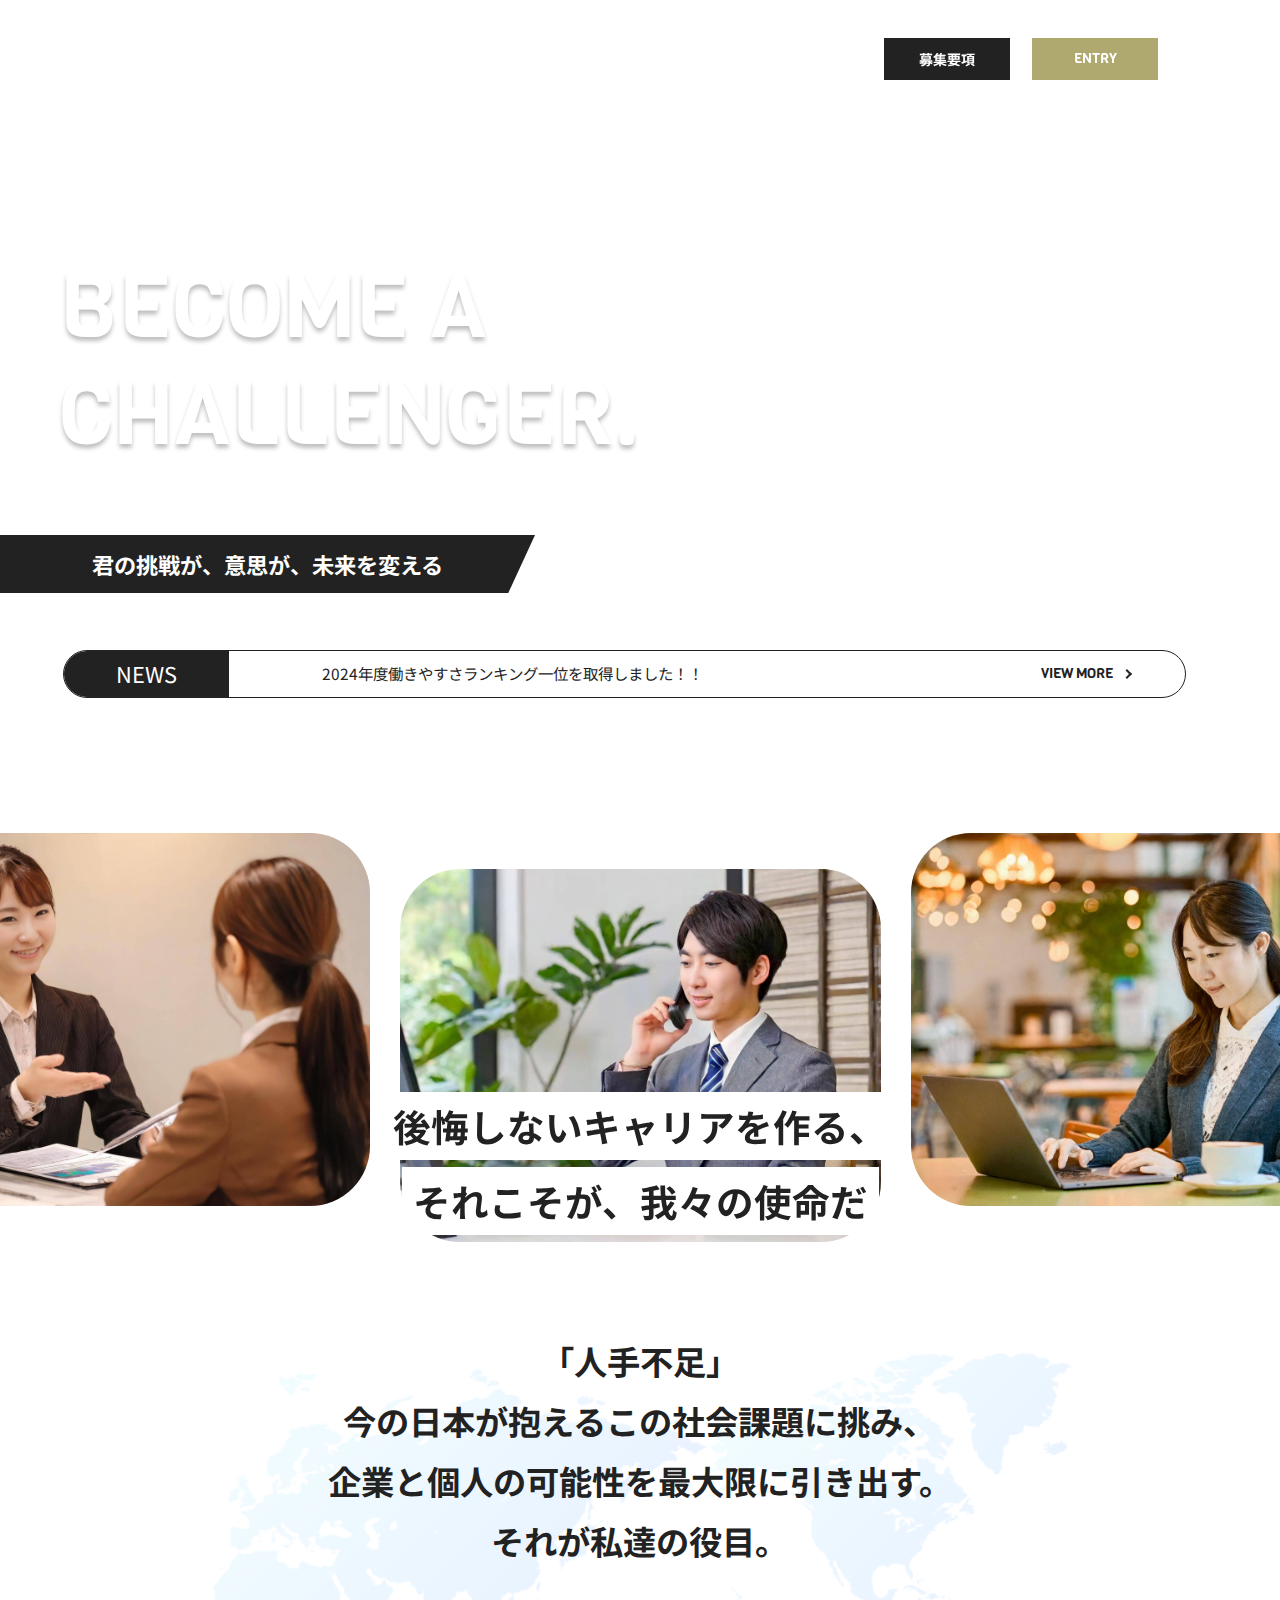
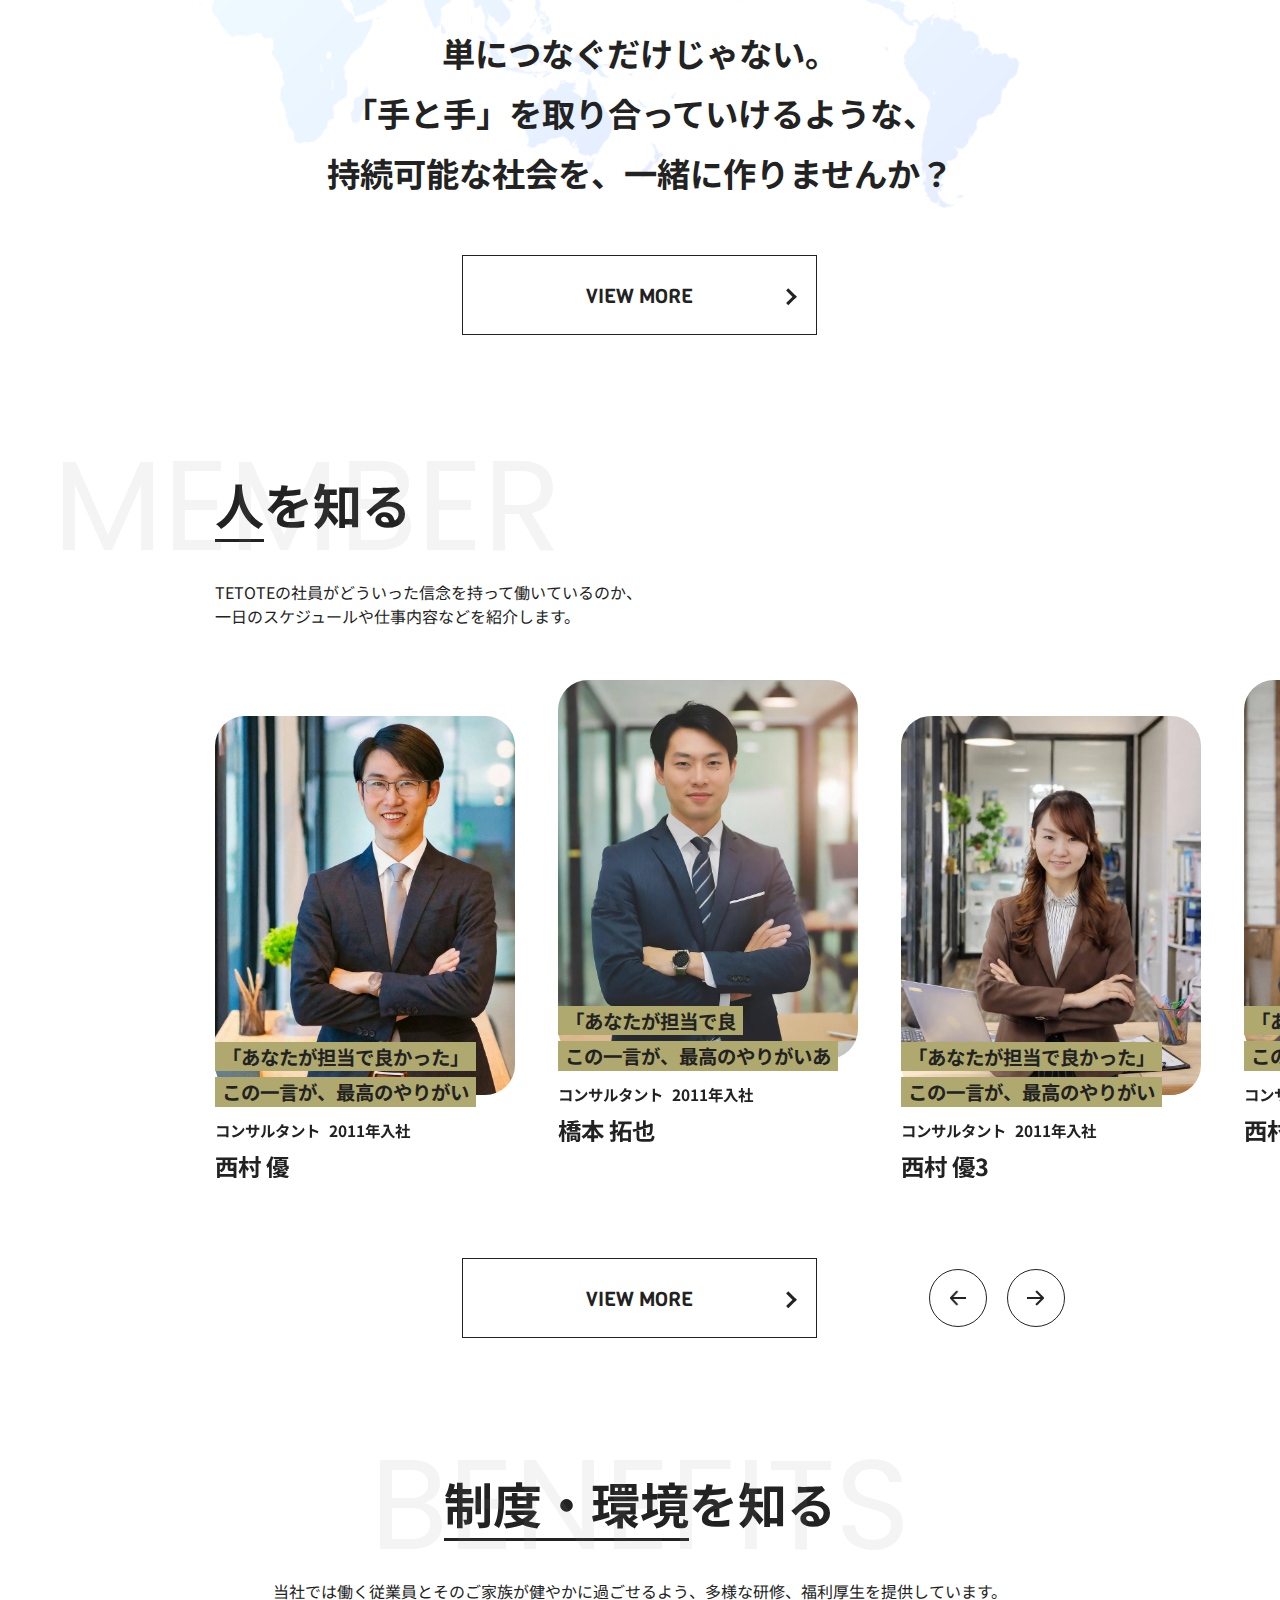
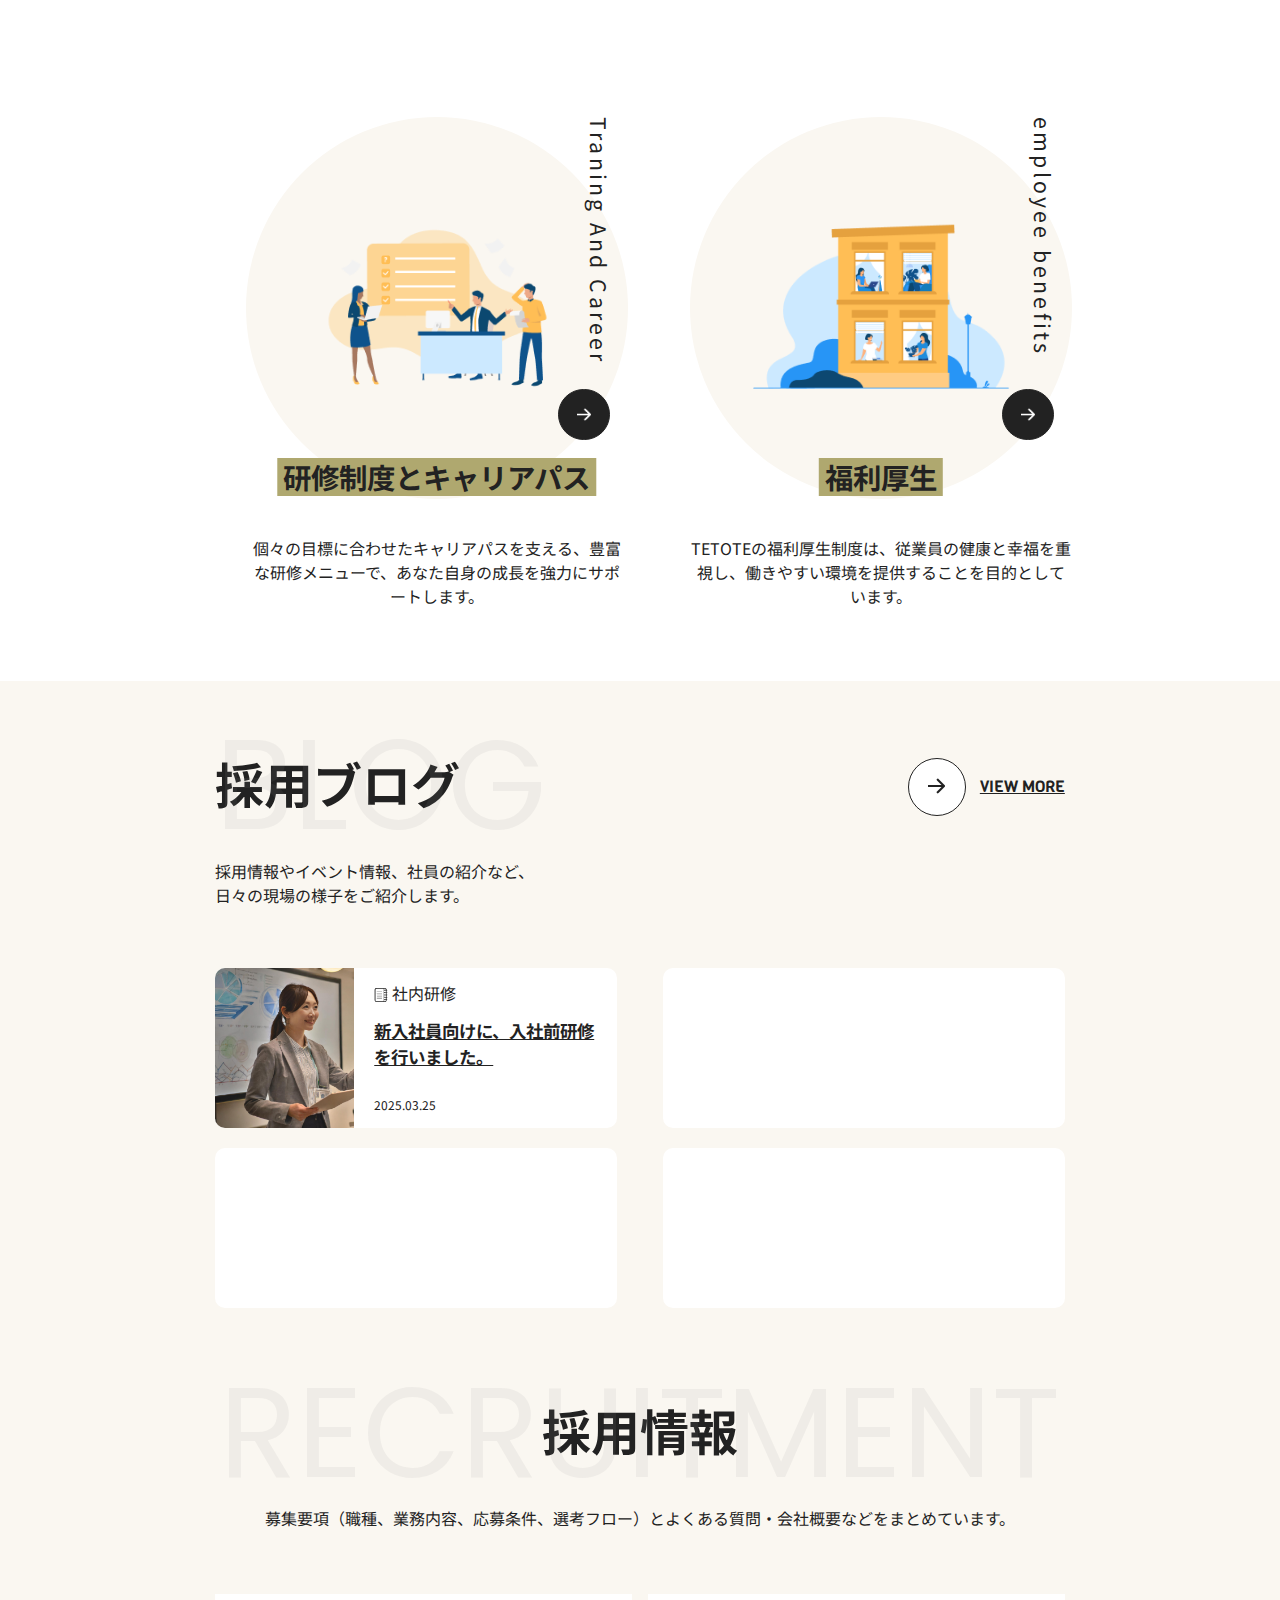
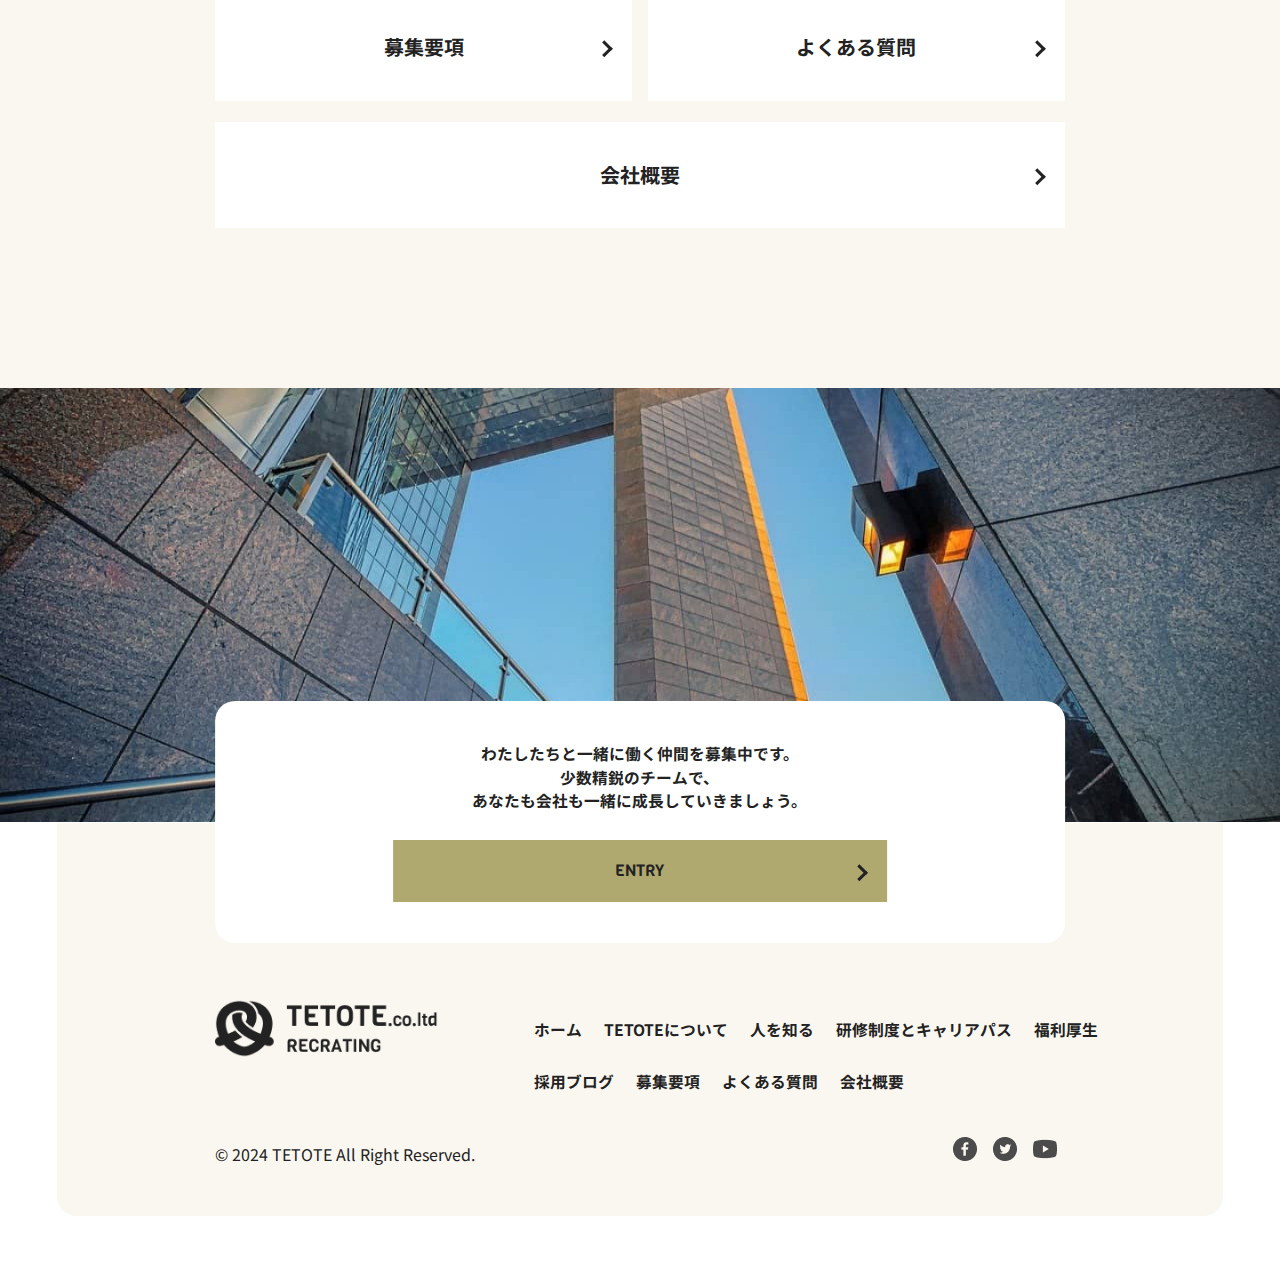
==== commit d53eb7f9: "full-comit" ====
--- a/index.html
+++ b/index.html
@@ -539,7 +539,7 @@
                                 社内研修
                             </div>
                             <div class="blog-title fpc18sp14">
-                                <a href="blog-detail.html">新入社員向けに、入社前研修を行いました。</a>
+                                <a href="blog-single.html">新入社員向けに、入社前研修を行いました。</a>
                             </div>
                             <div class="blog-date f12">
                                 2025.03.25
@@ -556,6 +556,7 @@
                     <div class="blog-contents-box">
 
                     </div>
+                    
                 </div>
 
             </div>
--- a/css/style.css
+++ b/css/style.css
@@ -5,9 +5,7 @@
     width: 100%;
 }
 
-html:focus-within {
-    scroll-behavior: smooth;
-}
+
 
 a,
 button {
@@ -81,6 +79,11 @@
 
 }
 
+h1,
+h2 {
+    font-weight: 700;
+}
+
 /* h1 スローガン 英語*/
 .fpc96sp48 {
     color: #FFFFFF;
@@ -114,11 +117,20 @@
     font-size: clamp(1.125rem, 0.729rem + 1.69vw, 2.25rem);
 }
 
+.fpc32sp18 {
+    font-size: clamp(1.125rem, 0.817rem + 1.31vw, 2rem);
+}
+
 
 
 .fpc24sp20 {
     font-size: clamp(1.25rem, 1.162rem + 0.38vw, 1.5rem);
 }
+
+.fpc24sp16 {
+    font-size: clamp(1rem, 0.824rem + 0.75vw, 1.5rem);
+}
+
 
 
 
@@ -171,7 +183,7 @@
 
 
 
-.fps14sp12 {
+.fpc14sp12 {
     font-size: clamp(0.75rem, 0.706rem + 0.19vw, 0.875rem);
 }
 
@@ -785,10 +797,8 @@
 
 .section-wrapper {
     position: relative;
-
     width: 71.1%;
     margin: 0 auto;
-
     padding: 0 2.36vw;
 }
 
@@ -824,12 +834,7 @@
     /* 人を知る、採用ブログは中央 */
 }
 
-.member .fpc52sp32,
-.recruitment-blog .fpc52sp32 {
-    /* padding-left: 34px; */
-    /* padding-left: 2.36vw; */
-    /* 制度環境を知る、採用情報は左よせ */
-}
+
 
 .underline {
     border-bottom: 3px solid #222222;
@@ -1063,9 +1068,8 @@
 .blog-wrapper {
     display: flex;
     flex-wrap: wrap;
-    justify-content: center;
+    justify-content: space-between;
     margin-top: 61px;
-    gap: calc(50vw/14.4);
 }
 
 .blog-contents-box {
@@ -1281,20 +1285,22 @@
 
 .page-fv-img {
     height: 339px;
+    overflow: hidden;
+
+}
+
+.page-fv-img img {
     object-fit: cover;
-    overflow: hidden;
-}
-
-.page-fv-img img {
-    width: inherit;
-    max-width: inherit;
-}
+    height: 339px;
+}
+
 
 .page-fv-textbox {
     position: absolute;
     z-index: 2;
     top: 75px;
     left: calc(232vw/14.4);
+    padding-right: 20px;
 }
 
 .page-fv-textbox .back-white {
@@ -1308,23 +1314,26 @@
 
 .page-subtitle {
     padding: 3px 10px;
-    color: #988C2C;
+    color: #222222;
+
     margin-bottom: 18px;
 }
 
 .page-description {
     padding: 7px 10px;
+    color: #988C2C;
 }
 
 .breadcrumb-wrapper {
-    height: 54px;
+
     background-color: #F0F0F0;
     display: flex;
     align-items: center;
+    padding: 20px calc(232vw/14.4);
 }
 
 .breadcrumb {
-    margin-left: calc(232vw/14.4);
+
     list-style: none;
 }
 
@@ -1348,11 +1357,15 @@
 
 .page-section-wrapper {
     width: 71.1%;
-    margin: 0 auto;
-    padding: 0 24px;
-}
-
-/* ////////社員についてページ//////// */
+    margin: 0 auto 139px auto;
+    padding: 0 22px;
+}
+
+.page-h2 {
+    margin-bottom: 113px;
+}
+
+/* ////////社員について固定ページ//////// */
 
 
 .staff-item-container {
@@ -1372,11 +1385,79 @@
     margin: 0 10px 48px 10px;
 }
 
-/* ////////社員 個別紹介ページ//////// */
+/* ////////社員についてーシングルページ//////// */
+
+.staff-single-fv-wrapper {
+    background: #FAF7F1;
+    margin-top: 118px;
+}
+
+.staff-profile-box {
+    display: flex;
+    flex-direction: row-reverse;
+
+    padding: 3% 24px;
+    justify-content: space-between;
+    align-items: center;
+}
+
+.staff-profile-text {
+    width: 61.9%;
+}
+
+.staff-single-message1 span {
+    display: inline-block;
+    white-space: nowrap;
+}
+
+.staff-single-message1 .fpc36sp18 {
+    margin-top: -4px;
+    margin-bottom: 24px;
+}
+
+.staff-single-message2 .member-division {
+    color: #988C2C;
+    font-weight: 700;
+    margin-top: 33px;
+    margin-bottom: 12px;
+
+}
+
+.staff-single-message2 .member-name {
+    font-weight: 700;
+    margin-right: 20px;
+    display: inline-block;
+}
+
+.staff-single-message3 {
+    line-height: 1.8;
+    margin-top: 13px;
+}
+
+.staff-single-eyecatch {
+    width: 29.3%;
+}
+
+
+
 .staff-detail-inner h2 {
     font-size: clamp(1rem, 0.824rem + 0.75vw, 1.5rem);
     font-weight: 700;
     margin-bottom: 50px;
+
+    display: flex;
+    align-items: center;
+    position: relative;
+
+}
+
+.staff-detail-inner h2::before {
+    content: "";
+    width: 300px;
+    border-top: 1px solid #222222;
+    margin-right: 16px;
+    position: absolute;
+    left: -316px;
 
 }
 
@@ -1388,7 +1469,6 @@
 }
 
 .staff-detail-inner {
-
     width: 69.3%;
     padding-top: 101px;
 
@@ -1397,7 +1477,6 @@
 #staff-detail-page {
     display: flex;
     align-items: flex-start;
-
 }
 
 .page-side-bar {
@@ -1415,4 +1494,780 @@
 
 .page-side-bar li {
     margin-bottom: 16px;
+}
+
+/* ////////TETOTEについて固定ページ//////// */
+.about-us-wrapper {
+    padding: 0 22px;
+    margin-top: 66px;
+
+}
+
+.important-policy-container-box {
+    margin-top: 86px;
+    margin-bottom: 125px;
+}
+
+.important-policy-container {
+    border-radius: 10px;
+    background: #FAF7F1;
+    padding: 30px 8.16%;
+    margin-bottom: 35px;
+}
+
+.policy-title-box {
+    display: flex;
+    align-items: center;
+    margin-bottom: 21px;
+}
+
+.policy-number {
+    width: 48px;
+    height: 48px;
+    border: solid 1px #222222;
+    border-radius: 50%;
+    line-height: 48px;
+    text-align: center;
+    display: inline-block;
+    margin-right: 21px;
+}
+
+.policy-title {
+    width: 75%;
+    font-weight: 700;
+    line-height: 1.6;
+}
+
+.policy-title span {
+    display: inline-block;
+
+}
+
+.policy-body {
+    line-height: 1.5;
+}
+
+/* 社長メッセージ */
+.ceo-message-wrapper {
+    display: flex;
+    margin: 109px auto 111px auto;
+    justify-content: space-evenly;
+}
+
+.ceo-pic {
+    width: 49.5%;
+    max-width: 484px;
+
+}
+
+.ceo-message {
+    width: 49%;
+}
+
+.ceo-message-heading {
+    line-height: 1.5;
+    font-weight: 700;
+    margin: 18px 0 0 -4.38vw;
+}
+
+.ceo-message-body {
+    line-height: 2;
+    margin: 3.06vw 0 0 17px;
+}
+
+.ceo-message-body p {
+    margin-bottom: 2.15vw;
+}
+
+.ceo-sign {
+    width: 185px;
+    margin-top: -10px;
+
+}
+
+/* 事業紹介 */
+.business-introduction-wrapper {
+    margin-bottom: 104px;
+}
+
+.business-introduction-top {
+    margin: 44px 0 33px 0;
+    line-height: 1.5;
+    width: 70%;
+}
+
+.business-introduction-container {
+    display: flex;
+    justify-content: space-between;
+    align-items: center;
+    padding: 49px 0;
+}
+
+.business-pic {
+    width: 46.8%;
+    border-radius: 20px;
+    overflow: hidden;
+}
+
+.business-text-box {
+    width: 46.8%;
+}
+
+.business-heading {
+    color: #988C2C;
+    font-weight: 700;
+}
+
+.business-sub-heading {
+    font-weight: 700;
+    margin: 2.78vw 0;
+    line-height: 1.5;
+}
+
+.business-body {
+    line-height: 1.5;
+}
+
+.business-introduction-container:nth-last-child(2) {
+    border-top: 1px solid #AFA86F;
+    border-bottom: 1px solid #AFA86F;
+}
+
+/* 会社概要 */
+table {
+    width: 100%;
+    margin-top: 77px;
+    margin-bottom: 128px;
+}
+
+tr {
+    border-bottom: dotted 1px #222222;
+}
+
+th,
+td {
+    padding: 36px 0;
+}
+
+th {
+    width: 23.5%;
+}
+
+.line2 {
+    line-height: 1.5;
+}
+
+/* ////////ブログ固定ページ//////// */
+.blog-page-wrapper {
+    margin-top: 130px;
+}
+
+.back-beige {
+    background: #FAF7F1;
+
+}
+
+
+
+.blog-pagenation-box {
+    display: flex;
+    margin: 75px auto 0 auto;
+    align-items: center;
+    justify-content: center;
+    width: 100%;
+}
+
+.pagenation-btn-number {
+    display: grid;
+    align-items: center;
+    justify-content: center;
+    width: 58px;
+    height: 58px;
+    background: #ffffff;
+    border: 1px solid #222222;
+    border-radius: 50%;
+    transition: all .3s ease;
+    margin: 16px;
+}
+
+.pagenation-btn-number:hover {
+    background: #222222;
+
+    color: #FFFFFF;
+
+}
+
+/* ////////ブログーシングルページ//////// */
+.blog-single-wrapper {
+    margin-top: 118px;
+    padding-bottom: 139px;
+
+}
+
+.blog-single-inner {
+    width: 55.5vw;
+    padding: 41px 40px 1px 40px;
+    margin: 34px auto 0 auto;
+}
+
+.blog-single-inner h2 {
+    font-size: clamp(1rem, 0.824rem + 0.75vw, 1.5rem);
+    font-weight: 700;
+    margin-bottom: 50px;
+    display: flex;
+    align-items: center;
+    position: relative;
+
+}
+
+.blog-single-inner p {
+    font-size: clamp(0.875rem, 0.831rem + 0.19vw, 1rem);
+    font-weight: 400;
+    line-height: 1.75;
+    margin-bottom: 23px;
+}
+
+.blog-category-date {
+    display: flex;
+}
+
+.blog-title {
+    font-weight: 700;
+}
+
+.blog-category-date .blog-date {
+    margin-left: 19px;
+    margin-bottom: 25px;
+}
+
+.blog-single-inner .blog-img {
+    width: 100%;
+    margin-top: 41px;
+    margin-bottom: 45px;
+}
+
+.blog-bottom-wrapper {
+    display: flex;
+    background: #F0F0F0;
+    height: 96px;
+    justify-content: center;
+    padding: 20px 0;
+}
+
+.blog-prev-box,
+.blog-next-box {
+    display: flex;
+    width: 35.5vw;
+    align-items: center;
+
+}
+
+.blog-prev-box {
+    justify-content: left;
+    border-right: 1px solid #222222;
+    padding-left: 3.47vw;
+}
+
+.blog-next-box {
+    justify-content: right;
+    padding-right: 3.47vw;
+}
+
+.blog-prev-article,
+.blog-next-article {
+    margin: 21px;
+
+}
+
+.blog-prev-arraw,
+.blog-next-arraw {
+    width: 24px;
+    height: 24px;
+    flex-shrink: 0;
+}
+
+.blog-bottom-wrapper .blog-title {
+    margin-bottom: 6px;
+    font-weight: 400;
+    line-height: 1.5;
+}
+
+.blog-bottom-wrapper a {
+    display: block;
+}
+
+/* ////////福利厚生固定ページ//////// */
+.benefits-page-wrapper {
+    margin-top: 145px;
+}
+
+.user-voice-container-wrapper {
+    display: flex;
+    justify-content: space-between;
+
+}
+
+.user-voice-container {
+    width: 47.8%;
+    margin: 23px 0 36px 0;
+}
+
+.user-year {
+    color: #988C2C;
+
+}
+
+.user-name {
+    font-weight: 700;
+    margin: 13px 0 23px 0;
+}
+
+.user-voice-body {
+    line-height: 1.8;
+}
+
+/* ////////研修制度とキャリアパス固定ページ//////// */
+
+.carrer-page-wrapper {
+    margin-top: 145px;
+}
+
+.carrerpath-img {
+    margin: 48px 0 37px 0;
+}
+
+.carrer-ex {
+    margin-top: 89px;
+}
+
+.carrer-ex dt {
+    background: #AFA86F;
+    height: 48px;
+    border-radius: 10px;
+    padding: 12px 21px;
+    display: flex;
+    align-items: center;
+}
+
+.carrer-ex dd {
+    line-height: 1.8;
+    margin: 50px 0 37px 0;
+}
+
+/* ////////研修制度とキャリアパス固定ページ//////// */
+.details-page-wrapper span {
+    display: inline-block;
+    line-height: 1.7;
+}
+
+.details-overview {
+    line-height: 1.5;
+}
+
+.details-page-wrapper {
+    margin-top: 145px;
+
+}
+
+.jump-btn-wrapper {
+    display: flex;
+    flex-wrap: wrap;
+    margin: 70px auto 97px auto;
+    justify-content: center;
+    row-gap: 20px;
+    column-gap: 4.9%;
+}
+
+.jump-btn {
+    position: relative;
+    display: flex;
+    width: 294px;
+    height: 56px;
+    border-radius: 40px;
+    border: 1px solid #222222;
+    background: #FAF7F1;
+    align-items: center;
+    justify-content: center;
+
+}
+
+.jump-btn a {
+    position: absolute;
+    top: 0;
+    left: 0;
+    height: 100%;
+    width: 100%;
+    z-index: 3;
+}
+
+.jump-btn-text {
+    position: relative;
+    font-size: calc(20 / 16 * 1rem);
+}
+
+.jump-btn-text::before {
+    position: absolute;
+    right: -36px;
+    content: '';
+    display: inline-block;
+    width: 16px;
+    height: 20px;
+    background-image: url(../images/arrow-down.svg);
+    background-size: contain;
+    vertical-align: middle;
+}
+
+h2::before {
+    content: '';
+    display: block;
+    padding-top: 150px;
+    margin-top: -150px;
+}
+
+/* ////////FAQ固定ページ//////// */
+
+/* アコーディオン */
+.accordion-q {
+    margin-right: 20px;
+    font-size: clamp(1rem, 0.824rem + 0.75vw, 1.5rem);
+    color: #988C2C;
+}
+
+.accordion {
+    font-size: clamp(0.875rem, 0.831rem + 0.19vw, 1rem);
+    margin-bottom: 88px;
+}
+
+.accordion-container {
+    border-bottom: 1px solid #AFA86F;
+}
+
+.accordion-title {
+    background-color: #fff;
+    position: relative;
+    user-select: none;
+    border-top: 1px solid #AFA86F;
+    padding: 36px 20px 36px 0;
+    display: flex;
+    align-items: center;
+}
+
+.accordion-title:last-of-type {
+    border-bottom: none;
+}
+
+.accordion-title::before,
+.accordion-title::after {
+    content: '';
+    display: block;
+    background-color: #988C2C;
+    position: absolute;
+    top: 50%;
+    width: 16px;
+    height: 2px;
+    right: 0;
+}
+
+.accordion-title::after {
+    transform: rotate(90deg);
+    transition-duration: .1s;
+}
+
+.accordion-title.is-active {
+
+    padding-bottom: 22px;
+}
+
+.accordion-title.is-active::before {
+    opacity: 0;
+}
+
+.accordion-title.is-active::after {
+    transform: rotate(0);
+}
+
+.accordion-content {
+    display: none;
+}
+
+.accordion-content.is-open {
+    display: inline-block;
+    width: 100%;
+    height: auto;
+    background-color: #ffffff;
+    padding: 0 36px 36px 36px;
+    line-height: 1.7;
+}
+
+/* ////////エントリー固定ページ//////// */
+.entry-inner {
+    width: 61.1vw;
+    padding: 58px 4.93vw 81px 4.93vw;
+    margin: 33px auto 0 auto;
+    border-radius: 10px;
+}
+
+.font-gold {
+    color: #988C2C;
+}
+
+.entry-line1,
+.entry-line2 {
+    text-align: center;
+}
+
+.entry-line2 {
+    font-weight: 700;
+    margin: 29px 0 51px 0;
+    line-height: 1.5;
+}
+
+.entry-line3 {
+    line-height: 1.5;
+    width: fit-content;
+    margin: 0 auto;
+}
+
+.form-wrapper form {
+    margin-top: 95px;
+    padding-top: 97px;
+    border-top: 1px dotted #AFA86F;
+}
+
+.form_box {
+    display: flex;
+    margin-bottom: 27px;
+    align-items: top;
+    line-height: 1.5;
+}
+
+
+
+.form_box label {
+    width: 22.1%;
+    padding-top: 20px;
+    padding-right: 35px;
+}
+
+.form_box input {
+    width: 77.9%;
+    height: 56px;
+    border: 1px solid #AFA86F;
+    background: #FAF7F1;
+    border-radius: 10px;
+    padding: 20px;
+}
+
+.form_box input::placeholder,
+.form_box textarea::placeholder {
+    color: #757575;
+}
+
+.form_box textarea {
+    width: 77.9%;
+    height: 240px;
+    border: 1px solid #AFA86F;
+    background: #FAF7F1;
+    border-radius: 10px;
+    padding: 20px;
+}
+
+.form_box input[class="birth"] {
+    width: 11.6vw;
+}
+
+.birth-monthdate {
+    display: flex;
+}
+
+.birth-box {
+    margin-right: 25px;
+    display: flex;
+    align-items: center;
+    height: 56px;
+    margin-bottom: 15px;
+}
+
+.birth-box span {
+    display: inline-block;
+    margin-left: 10px;
+}
+
+.radio_box {
+    width: 77.9%;
+    padding-top: 16px;
+}
+
+.form_box label[for="job_objective"],
+.form_box label[for="advertisement"] {
+    padding-top: 16px;
+}
+
+.radio_smallbox {
+    height: 23px;
+    margin-bottom: 22px;
+    display: flex;
+    align-items: center;
+}
+
+.form_box label[for="radio"] {
+    width: 94%;
+    margin-left: 12px;
+    padding-top: 0;
+}
+
+
+/* ラジオボタン */
+input[type="radio"] {
+    width: 24px;
+    height: 24px;
+    border-radius: 50%;
+    position: relative;
+    vertical-align: sub;
+    padding: 0;
+
+}
+
+input[type="radio"]::before,
+input[type="radio"]::after {
+    content: "";
+    display: block;
+    border-radius: 50%;
+    position: absolute;
+    transform: translateY(-50%);
+    top: 50%;
+}
+
+input[type="radio"]::after {
+    background-color: #222222;
+    opacity: 0;
+    /*チェックされてないradioボタンは非表示*/
+    height: 10px;
+    /*radioボタンチェック時の中点の高さ*/
+    width: 10px;
+    /*radioボタンチェック時の中点の横幅*/
+    left: 6px;
+    /*radioボタンチェック時の中点の位置*/
+}
+
+input[type="radio"]:checked::after {
+    opacity: 1;
+    /*チェックされたradioボタンは表示*/
+}
+
+
+input[class="radio2"] {
+    border-radius: 0;
+}
+
+input[class="radio2"]::before,
+input[class="radio2"]::after {
+    border-radius: 0;
+}
+
+/* チェックボックス */
+.form_checkbox {
+    width: fit-content;
+    margin: 0 auto;
+    margin-top: -11px;
+}
+
+
+/*リセット */
+input[type="checkbox"] {
+    margin: 0;
+    padding: 0;
+    background: none;
+    border: none;
+    border-radius: 0;
+    outline: none;
+    -webkit-appearance: none;
+    -moz-appearance: none;
+    appearance: none;
+
+}
+
+/* チェックボックスデザイン */
+.form_checkbox {
+    margin-top: 45px;
+    height: 16px;
+}
+
+label[for="checkbox"] {
+    margin-left: 6px;
+}
+
+input[type="checkbox"] {
+
+
+    position: relative;
+    height: 16px;
+    border: 1px solid #AFA86F;
+    background: #FAF7F1;
+    width: 16px;
+    height: 16px;
+    margin-top: -2px;
+}
+
+input[type="checkbox"]::after {
+    content: "";
+    display: block;
+    position: absolute;
+    border-bottom: 2px solid #222222;
+    /*チェックの太さ*/
+    border-left: 2px solid #222222;
+    /*チェックの太さ*/
+    opacity: 0;
+    /*チェック前は非表示*/
+    height: 6px;
+    /*チェックの高さ*/
+    width: 11px;
+    /*チェックの横幅*/
+    transform: rotate(-45deg);
+    top: 2px;
+    /*チェック時の位置調整*/
+    left: 2px;
+    /*チェック時の位置調整*/
+}
+
+input[type="checkbox"]:checked::after {
+    opacity: 1;
+    /*チェック後表示*/
+}
+
+
+.submit-btn {
+    display: flex;
+    width: 256px;
+    height: 56px;
+    flex-shrink: 0;
+    align-items: center;
+    justify-content: center;
+    border: 1px solid #222222;
+    margin: 59px auto 0 auto;
+
+}
+
+.submit-btn img {
+    width: 16px;
+    margin-left: 44px;
+}
+
+.end-message {
+
+    text-align: center;
+}
+
+.end-message.fpc32sp18 {
+    font-weight: 700;
+    margin-bottom: 51px;
+}
+.end-message.fpc16sp14{
+    line-height: 1.5;
+}
+
+.false-message {
+    display: none;
+    font-weight: 400 !important;
+    text-align: center;
 }--- a/css/media2.css
+++ b/css/media2.css
@@ -37,7 +37,7 @@
   .blog-wrapper {
 
     margin-top: 50px;
-    gap: initial;
+
   }
 
   .blog-contents-box {
@@ -110,17 +110,64 @@
     right: calc(78vw/14.4);
   }
 
-  /* ///////////社員についてページ////////////// */
-
-
+  /* ////////社員について固定ページ//////// */
   .staff-item-container {
-
     width: 86vw;
-
   }
 
   .page-section-wrapper {
     width: 86vw;
+
+    margin-bottom: 90px;
+  }
+
+  /* 社員についてページ-シングルページ */
+  .staff-profile-text {
+    width: 65%;
+  }
+
+  .staff-single-message1 .fpc36sp18 {
+    margin-top: 0;
+    margin-bottom: 15px;
+  }
+
+  .staff-single-message2 .member-division {
+
+    margin-top: 28px;
+    margin-bottom: 10px;
+
+  }
+
+  .staff-single-message2 .member-name {
+
+    margin-right: 20px;
+    display: inline-block;
+  }
+
+  .staff-single-message3 {
+
+    margin-top: 10px;
+  }
+
+  .ceo-pic {
+    width: 40%;
+  }
+
+  .ceo-message {
+    width: 60%;
+  }
+
+  .ceo-sign {
+    width: 160px;
+  }
+
+  /* ////////ブログーシングルページ//////// */
+  .blog-prev-box,
+  .blog-next-box {
+    display: flex;
+    width: 45vw;
+    align-items: center;
+
   }
 
 
@@ -465,13 +512,14 @@
   .blog-wrapper {
     margin-top: 43px;
     padding-bottom: 110px;
+    justify-content: center;
   }
 
   .blog-contents-box {
     display: flex;
     width: 341px;
     height: 121px;
-    margin-bottom: 9px;
+
   }
 
   .blog-content-left {
@@ -609,28 +657,33 @@
   }
 
   /* ///////個別ページ//////// */
+
   .page-fv-wrapper {
-
     margin-top: 56px;
-
   }
 
   .page-fv-img {
     height: 225px;
-
-  }
+  }
+   .page-fv-img img{
+    height: 225px;
+  } 
 
   .page-fv-textbox {
-
     top: 45px;
-
   }
 
   .breadcrumb-wrapper {
-    height: 30px;
-  }
-
-  /* ///////////社員についてページ////////////// */
+    background-color: #F0F0F0;
+    display: flex;
+    align-items: center;
+    padding: 10px 10vw;
+  }
+  .page-h2{
+    margin-bottom: 60px;
+  }
+  
+  /* ////////社員について固定ページ//////// */
   .staff-item-container {
 
     width: 91%;
@@ -644,13 +697,14 @@
     width: 246px;
   }
 
-  /* ////////社員についてページ-個別////// */
+  /* ////////社員についてページ-シングルページ////// */
   .page-side-bar {
     display: none;
   }
 
   .page-section-wrapper {
     width: 91%;
+    margin-bottom: 70px;
   }
 
   .staff-detail-inner {
@@ -660,157 +714,819 @@
 
   }
 
-
-  /* ---◇◇◇◇◇◇◇◇◇◇◇◇◇◇◇---- */
-  /* ---◇◇◇◇◇◇◇◇◇◇◇◇◇◇◇---- */
-  @media screen and (max-width: 428px) {
-    .global-navigation {
-      height: 100dvh;
-    }
-
-    .sp-nav-container {
-      width: 100%;
-      margin-top: 91px;
-      padding: 0 12px;
-    }
-
-    .pc-nav-right {
-      display: none;
-    }
-
-    .sp-nav-right {
-      display: inline;
-      width: 100%;
-      height: 100%;
-    }
-
-    .nav-recruiting-criteria-btn,
-    .nav-entry-btn {
-      width: 248px;
-    }
-
-    .nav-btn-box {
-      margin-top: 9.81%;
-      margin-left: 12px;
-      justify-content: start;
-    }
-
-    .nav-btn-box .list-item {
-      margin-bottom: 2.41%;
-      min-height: 42px;
-    }
-
-    /* first view */
-    .slide_pic:nth-of-type(1) {
-      object-position: 75%;
-    }
-
-    .slogan-en {
-      position: absolute;
-      top: 62.07%;
-      left: 3.2%;
-    }
-
-    .philosophy-wrapper {
-
-      padding-bottom: 20px;
-    }
-
-    /* second view */
-
-    /* ◆◆◆◆◆◆◆◆◆◆◆◆◆ section 共通 ◆◆◆◆◆◆◆◆◆◆◆◆◆ */
-    .section-wrapper {
-      width: 91%;
-      padding-top: 54px;
-
-    }
-
-    .back-text {
-      position: absolute;
-      /* top: 45px; */
-      top: 54px;
-    }
-
-    .section-wrapper .f16 {
-      margin-top: 43px;
-    }
-
-    /* 見出しバックテキストの位置調整 */
-    .recruitment-info .back-text,
-    .benefits .back-text {
-      left: 0;
-      transform: inherit;
-
-    }
-
-    .member .back-text {
-      left: 0;
-
-    }
-
-
-    /* 見出しの調整 */
-    h3 {
-      /* padding-top: 87px; */
-      padding-top: 24px;
-    }
-
-    .text-center {
-      text-align: left;
-      /* 人を知る、採用ブログは中央 */
-    }
-
-    .member .fpc52sp32,
-    .recruitment-blog .fpc52sp32 {
-
-      padding-left: 0;
-
-    }
-
-    .underline {
-      border-bottom: 2px solid #222222;
-    }
-
-    /* ◆◆◆◆◆◆◆◆◆◆◆◆◆ 人を知る ◆◆◆◆◆◆◆◆◆◆◆◆◆ */
-
-
-
-    /* ブログ */
-    .recruitment-arrow-box {
-      left: 2.36vw;
-    }
-
-    .blog-content-right {
-      grid-template-rows: 21px 74px 12px;
-
-    }
-
-    .category-icon {
-      width: 12px;
-    }
-
-    /* footer */
-    .footer-img img {}
-
-    /*  /////社員についてページー個別/////*/
-    .staff-detail-inner {
-      width: 100%;
-      padding-top: 40px;
-    }
-
-    #staff-detail-page h2 {
-      margin-bottom: 35px;
-    }
-
-
-
-
-
-
-
-
-
-
-
-
-  }+  /* 社員についてページ-シングルページ */
+  .staff-single-fv-wrapper {
+    margin-top: 56px;
+  }
+
+  .staff-single-eyecatch {
+    width: 70%;
+    margin: 0 auto;
+  }
+
+  .staff-profile-text {
+    width: 80%;
+    margin: 0 auto;
+  }
+
+  .staff-single-message1 {
+    text-align: center;
+  }
+
+  .staff-single-message1 .fpc36sp18 {
+    margin-top: 20px;
+    margin-bottom: 15px;
+  }
+
+  .staff-profile-box {
+    display: block;
+    justify-content: center;
+    padding: 35px 24px 45px 24px;
+  }
+
+  /* ////////TETOTEについて固定ページ//////// */
+  .about-us-wrapper {
+
+    margin-top: 50px;
+  }
+
+  .important-policy-container-box {
+    margin-top: 45px;
+    margin-bottom: 60px;
+  }
+
+  .important-policy-container {
+
+    padding: 30px 8.16%;
+    margin-bottom: 35px;
+  }
+
+  .policy-title-box {
+
+    margin-bottom: 21px;
+  }
+
+  .policy-number {
+    width: 35px;
+    height: 35px;
+
+    line-height: 35px;
+
+    margin-right: 13px;
+  }
+
+  /* 社長メッセージ */
+  .ceo-message-wrapper {
+    display: block;
+    margin: 50px auto 60px auto;
+
+  }
+
+  .ceo-pic {
+    width: 49.5%;
+    margin: 0 auto;
+
+  }
+
+  .ceo-message {
+    width: 80%;
+    margin: 0 auto;
+
+  }
+
+  .ceo-message-heading {
+    line-height: 1.7;
+    font-weight: 700;
+    margin: 18px auto;
+  }
+
+  .ceo-message-body {
+    line-height: 2;
+    margin: 3.06vw auto;
+  }
+
+  .ceo-message-body p {
+    margin-bottom: 2.15vw;
+  }
+
+  .ceo-sign {
+    width: 140px;
+    margin-top: 0px;
+
+  }
+
+  /* 事業紹介 */
+  .business-introduction-wrapper {
+    margin-bottom: 60px;
+  }
+
+  .business-introduction-top {
+    margin: 35px 0 20px 0;
+    line-height: 1.5;
+    width: 100%;
+  }
+
+  .business-introduction-container {
+    display: block;
+    justify-content: center;
+    padding: 40px 0;
+  }
+
+  .business-pic {
+    width: 60%;
+    margin: 0 auto 25px auto;
+  }
+
+  .business-text-box {
+    width: 100%;
+  }
+
+
+
+  .business-sub-heading {
+    font-weight: 700;
+    margin: 15px 0;
+    line-height: 1.5;
+  }
+
+  /* 会社概要 */
+  table {
+    margin-top: 50px;
+    margin-bottom: 70px;
+  }
+
+
+  th,
+  td {
+    padding: 25px 0;
+  }
+
+  th {
+    width: 30%;
+  }
+
+  /* ////////ブログ固定ページ//////// */
+
+  .blog-page-wrapper {
+    margin-top: 50px;
+  }
+
+  .blog-page-wrapper .blog-wrapper {
+    margin-top: 0px;
+    padding-bottom: 0;
+  }
+
+
+  .blog-pagenation-box {
+    display: flex;
+    margin: 20px auto 0 auto;
+    align-items: center;
+    justify-content: center;
+  }
+
+  .pagenation-btn-number {
+    width: 48px;
+    height: 48px;
+    margin: 10px;
+  }
+
+  /* ////////ブログーシングルページ//////// */
+  .blog-single-wrapper {
+    margin-top: 56px;
+    padding-bottom: 70px;
+
+  }
+
+  .blog-single-inner {
+    width: 86vw;
+    padding: 41px 25px 1px 25px;
+    margin: 34px auto 0 auto;
+  }
+
+  .blog-prev-arraw,
+  .blog-next-arraw {
+    width: 17px;
+    height: 17px;
+    flex-shrink: 0;
+  }
+
+  /* ////////福利厚生固定ページ//////// */
+  .benefits-page-wrapper {
+    margin-top: 70px;
+  }
+  /* ////////研修制度とキャリアパス固定ページ//////// */
+
+.carrer-page-wrapper {
+  margin-top: 70px;
+}
+
+.carrerpath-img {
+  margin: 30px 0 20px 0;
+}
+.carrer-ex {
+  margin-top: 60px;
+}
+
+.carrer-ex dt {
+  
+  height: 48px;
+  
+  padding: 12px 21px;
+}
+
+.carrer-ex dd {
+  line-height: 1.8;
+  margin: 35px 0 25px 0;
+}
+/* ////////研修制度とキャリアパス固定ページ//////// */
+
+.details-page-wrapper {
+  margin-top: 70px;
+}
+
+.jump-btn-wrapper {
+  display: flex;
+  flex-wrap: wrap;
+  margin: 50px auto 60px auto;
+  justify-content: center;
+  row-gap: 20px;
+  column-gap: 4.9%;
+}
+
+.jump-btn {
+  position: relative;
+  display: flex;
+  width: 200px;
+  height: 50px;
+}
+.jump-btn a{
+  position: absolute;
+  top: 0;
+  left: 0;
+  height: 100%;
+  width: 100%;
+  z-index: 3;
+}
+.jump-btn-text{
+  position: relative;
+  font-size: calc(14 / 16 * 1rem);
+}
+.jump-btn-text::before{
+  position: absolute; 
+  right: -19px;
+  content: '';
+  display: inline-block;
+  width: 11px;
+  height: 14px;
+  background-image: url(../images/arrow-down.svg);
+  background-size: contain;
+  vertical-align: middle;
+}
+h2::before {
+  content:'';
+  display: block;
+  padding-top: 56px;
+  margin-top: -56px;
+}
+/* ////////FAQ固定ページ//////// */
+
+/* アコーディオン */
+.accordion-q{
+  margin-right: 10px;
+}
+
+.accordion-title { 
+ 
+  padding: 20px 20px 20px 0;
+  line-height: 1.7;
+}
+.accordion-title::before, .accordion-title::after {
+  height: 1.5px;
+}
+.accordion-title.is-active{
+  padding-bottom: 15px;
+}
+.accordion-content.is-open { 
+  padding: 0 20px 20px 20px;  
+}
+
+
+/* ////////エントリー固定ページ//////// */
+.form-wrapper span{
+  display: inline-block;
+}
+.entry-inner {
+  width: 86vw;
+  padding: 35px 30px 40px 30px;
+  margin: 33px auto 0 auto;
+}
+
+.entry-line2 {
+  margin: 20px 0 30px 0;
+}
+
+.form-wrapper form {
+  margin-top: 50px;
+  padding-top: 50px;
+  
+}
+
+.form_box {
+  display: grid;
+  margin-bottom: 27px;
+  align-items: top;
+  
+}
+
+.form_box label {
+  width: 100%;
+  padding-top: 10px;
+  padding-right: 15px;
+  margin-bottom: 15px;
+}
+
+.form_box input {
+  width: 100%;
+  height: 50px;
+  padding: 10px;
+
+}
+
+.form_box textarea {
+  width: 100%;
+  height: 240px;
+  border: 1px solid #AFA86F;
+  background: #FAF7F1;
+  border-radius: 10px;
+  padding: 10px;
+}
+
+.form_box input[class="birth"] {
+  width: 25vw;
+}
+
+.birth-monthdate {
+  display: flex;
+}
+
+.birth-box {
+  margin-right: 15px;
+  display: flex;
+  align-items: center;
+  height: 50px;
+  margin-bottom: 15px;
+}
+
+.birth-box span {
+  display: inline-block;
+  margin-left: 10px;
+}
+
+.radio_box {
+  width: 100%;
+  padding-top: 16px;
+}
+
+.form_box label[for="job_objective"],
+.form_box label[for="advertisement"] {
+  padding-top: 16px;
+}
+
+.radio_smallbox {
+  height: 23px;
+  margin-bottom: 22px;
+  display: flex;
+  align-items: center;
+}
+
+.form_box label[for="radio"] {
+  width: 94%;
+  margin-left: 12px;
+  padding-top: 0;
+}
+
+
+/* ラジオボタン */
+input[type="radio"] {
+  width: 24px;
+  height: 24px;
+  border-radius: 50%;
+  position: relative;
+  vertical-align: sub;
+  padding: 0;
+
+}
+
+input[type="radio"]::before,
+input[type="radio"]::after {
+  content: "";
+  display: block;
+  border-radius: 50%;
+  position: absolute;
+  transform: translateY(-50%);
+  top: 50%;
+}
+
+input[type="radio"]::after {
+  background-color: #222222;
+  opacity: 0;
+  /*チェックされてないradioボタンは非表示*/
+  height: 10px;
+  /*radioボタンチェック時の中点の高さ*/
+  width: 10px;
+  /*radioボタンチェック時の中点の横幅*/
+  left: 6px;
+  /*radioボタンチェック時の中点の位置*/
+}
+
+input[type="radio"]:checked::after {
+  opacity: 1;
+  /*チェックされたradioボタンは表示*/
+}
+
+
+input[class="radio2"] {
+  border-radius: 0;
+}
+
+input[class="radio2"]::before,
+input[class="radio2"]::after {
+  border-radius: 0;
+}
+
+/* チェックボックス */
+.form_checkbox {
+  width: fit-content;
+  margin: 0 auto;
+  margin-top: -11px;
+}
+
+
+/*リセット */
+input[type="checkbox"] {
+  margin: 0;
+  padding: 0;
+  background: none;
+  border: none;
+  border-radius: 0;
+  outline: none;
+  -webkit-appearance: none;
+  -moz-appearance: none;
+  appearance: none;
+
+}
+
+/* チェックボックスデザイン */
+.form_checkbox {
+  margin-top: 45px;
+  height: 16px;
+}
+
+label[for="checkbox"] {
+  margin-left: 6px;
+}
+
+input[type="checkbox"] {
+
+
+  position: relative;
+  height: 16px;
+  border: 1px solid #AFA86F;
+  background: #FAF7F1;
+  width: 16px;
+  height: 16px;
+  margin-top: -2px;
+}
+
+input[type="checkbox"]::after {
+  content: "";
+  display: block;
+  position: absolute;
+  border-bottom: 2px solid #222222;
+  /*チェックの太さ*/
+  border-left: 2px solid #222222;
+  /*チェックの太さ*/
+  opacity: 0;
+  /*チェック前は非表示*/
+  height: 6px;
+  /*チェックの高さ*/
+  width: 11px;
+  /*チェックの横幅*/
+  transform: rotate(-45deg);
+  top: 2px;
+  /*チェック時の位置調整*/
+  left: 2px;
+  /*チェック時の位置調整*/
+}
+
+input[type="checkbox"]:checked::after {
+  opacity: 1;
+  /*チェック後表示*/
+}
+
+
+.submit-btn {
+  display: flex;
+  width: 256px;
+  height: 56px;
+  flex-shrink: 0;
+  align-items: center;
+  justify-content: center;
+  border: 1px solid #222222;
+  margin: 59px auto 0 auto;
+
+}
+
+.submit-btn img {
+  width: 16px;
+  margin-left: 44px;
+}
+
+.end-message.fpc32sp18 {
+  
+  margin-bottom: 30px;
+}
+
+
+}
+
+/* ---◇◇◇◇◇◇◇◇◇◇◇◇◇◇◇---- */
+/* ---◇◇◇◇◇◇◇◇◇◇◇◇◇◇◇---- */
+@media screen and (max-width: 428px) {
+  .global-navigation {
+    height: 100dvh;
+  }
+
+  .sp-nav-container {
+    width: 100%;
+    margin-top: 91px;
+    padding: 0 12px;
+  }
+
+  .pc-nav-right {
+    display: none;
+  }
+
+  .sp-nav-right {
+    display: inline;
+    width: 100%;
+    height: 100%;
+  }
+
+  .nav-recruiting-criteria-btn,
+  .nav-entry-btn {
+    width: 248px;
+  }
+
+  .nav-btn-box {
+    margin-top: 9.81%;
+    margin-left: 12px;
+    justify-content: start;
+  }
+
+  .nav-btn-box .list-item {
+    margin-bottom: 2.41%;
+    min-height: 42px;
+  }
+
+  /* first view */
+  .slide_pic:nth-of-type(1) {
+    object-position: 75%;
+  }
+
+  .slogan-en {
+    position: absolute;
+    top: 62.07%;
+    left: 3.2%;
+  }
+
+  .philosophy-wrapper {
+
+    padding-bottom: 20px;
+  }
+
+  /* second view */
+
+  /* ◆◆◆◆◆◆◆◆◆◆◆◆◆ section 共通 ◆◆◆◆◆◆◆◆◆◆◆◆◆ */
+  .section-wrapper {
+    width: 91%;
+    padding-top: 54px;
+
+  }
+
+  .back-text {
+    position: absolute;
+    /* top: 45px; */
+    top: 54px;
+  }
+
+  .section-wrapper .f16 {
+    margin-top: 43px;
+  }
+
+  /* 見出しバックテキストの位置調整 */
+  .recruitment-info .back-text,
+  .benefits .back-text {
+    left: 0;
+    transform: inherit;
+
+  }
+
+  .member .back-text {
+    left: 0;
+
+  }
+
+
+  /* 見出しの調整 */
+  h3 {
+    /* padding-top: 87px; */
+    padding-top: 24px;
+  }
+
+  .text-center {
+    text-align: left;
+    /* 人を知る、採用ブログは中央 */
+  }
+
+  .member .fpc52sp32,
+  .recruitment-blog .fpc52sp32 {
+
+    padding-left: 0;
+
+  }
+
+  .underline {
+    border-bottom: 2px solid #222222;
+  }
+
+  /* ◆◆◆◆◆◆◆◆◆◆◆◆◆ 人を知る ◆◆◆◆◆◆◆◆◆◆◆◆◆ */
+
+
+
+  /* ブログ */
+  .recruitment-arrow-box {
+    left: 2.36vw;
+  }
+
+  .blog-content-right {
+    grid-template-rows: 21px 74px 12px;
+
+  }
+
+  .category-icon {
+    width: 12px;
+  }
+
+  /* footer */
+  .footer-img img {}
+
+  /*  /////固定ページ共通/////*/
+  .page-h2 {
+    margin-bottom: 40px;
+}
+
+  /*  /////社員についてページーシングルページ/////*/
+  .staff-detail-inner {
+    width: 100%;
+    padding-top: 40px;
+  }
+
+  #staff-detail-page h2 {
+    margin-bottom: 35px;
+  }
+
+  .staff-detail-inner h2::before {
+    content: "";
+    width: 100px;
+    border-top: 1px solid #222222;
+
+    position: absolute;
+    left: -108px;
+
+  }
+
+  /* ////////TETOTEについて固定ページ//////// */
+  .about-us-wrapper .text-center {
+    text-align: center;
+  }
+
+  .important-policy-container-box {
+    margin-top: 30px;
+    margin-bottom: 50px;
+  }
+
+  .important-policy-container {
+    margin-bottom: 25px;
+  }
+
+  /* 社長メッセージ */
+  .ceo-message-wrapper {
+    display: block;
+    margin: 50px auto 60px auto;
+
+  }
+
+  .ceo-pic {
+    width: 70%;
+  }
+
+  .ceo-message {
+    width: 100%;
+  }
+
+  /* 事業紹介 */
+  .business-introduction-wrapper {
+    margin-bottom: 40px;
+  }
+
+  .business-introduction-top {
+    margin: 30px 0 0 0;
+  }
+
+  .business-pic {
+    width: 100%;
+  }
+
+  /* 会社概要 */
+  th,
+  td {
+    display: block;
+  }
+
+  th {
+    padding-bottom: 0;
+    width: 100%;
+  }
+
+  table {
+    margin-top: 20px;
+    margin-bottom: 70px;
+  }
+
+
+  /* ////////ブログ固定ページ//////// */
+
+
+  /* ////////ブログーシングルページ//////// */
+  .blog-single-wrapper {
+    margin-top: 56px;
+    padding-bottom: 60px;
+  }
+
+  .blog-single-inner {
+    width: 91vw;
+    padding: 41px 25px 1px 25px;
+    margin: 34px auto 0 auto;
+  }
+
+  .blog-single-inner h2 {
+    margin-bottom: 35px;
+  }
+
+  .blog-single-inner .blog-img {
+    margin: 30px 0;
+  }
+
+  .blog-prev-box,
+  .blog-next-box {
+    width: 50%;
+  }
+
+  /* ////////福利厚生固定ページ//////// */
+  .benefits-page-wrapper{
+    margin-top: 40px;
+  }
+  .user-voice-container-wrapper {
+    display: block;
+    justify-content: center;
+  }
+
+  .user-voice-container {
+    width: 100%;
+  }
+
+  /* ////////研修制度とキャリアパス固定ページ//////// */
+
+  .carrer-page-wrapper {
+    margin-top: 40px;
+  }
+
+
+/* ////////研修制度とキャリアパス固定ページ//////// */
+
+.details-page-wrapper {
+  margin-top: 50px;
+}
+
+.jump-btn-wrapper {
+  display: flex;
+  flex-wrap: wrap;
+  margin: 30px auto 30px auto;
+  justify-content: center;
+  row-gap: 20px;
+  column-gap: 4.9%;
+}
+
+
+}